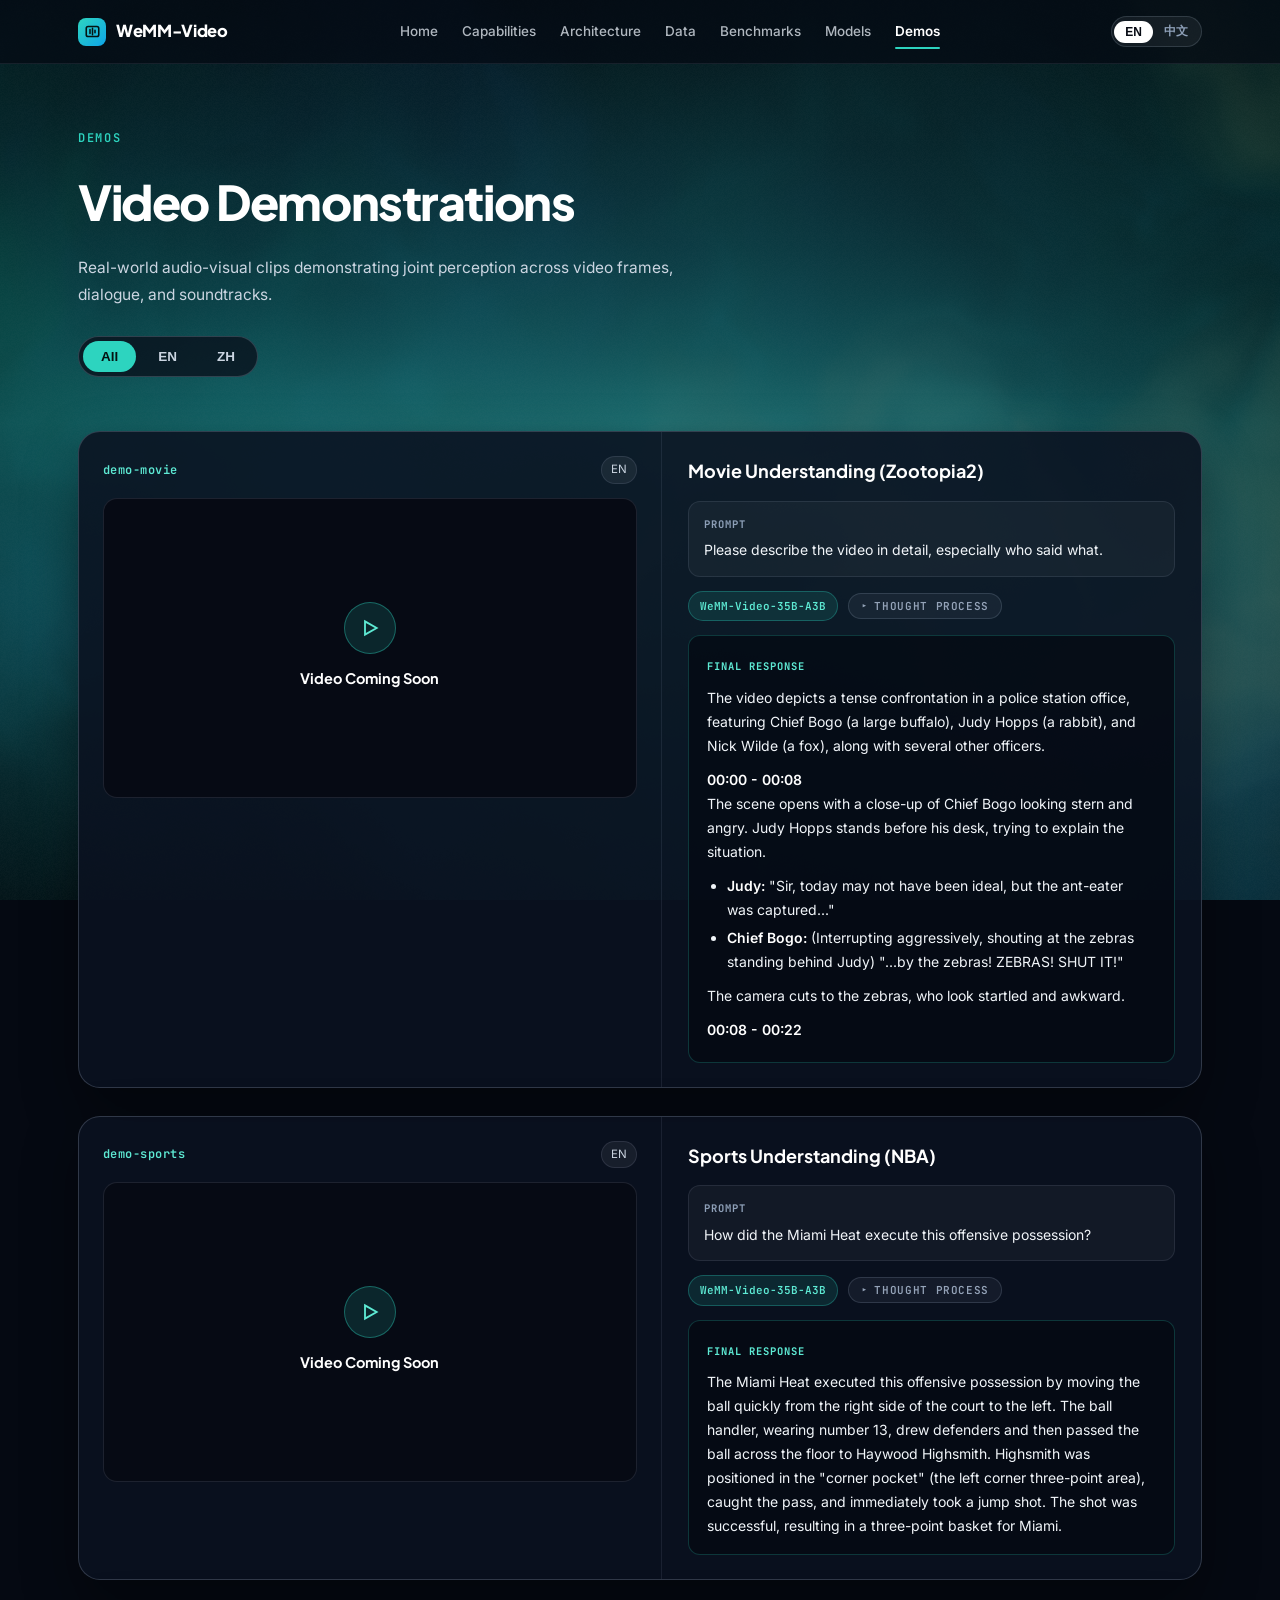
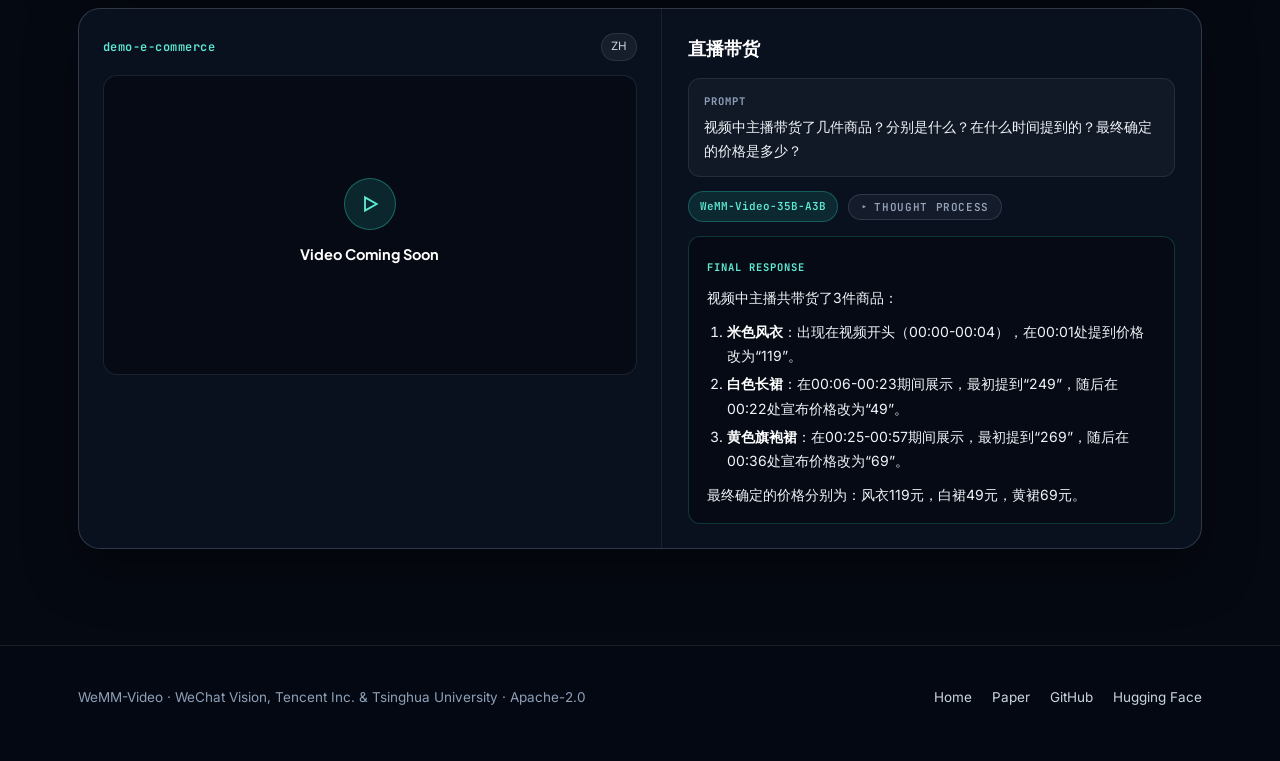
==== demos.html @ 7454991a "chore: add page" ====
<!DOCTYPE html>
<html lang="en">
<head>
  <meta charset="UTF-8" />
  <meta name="viewport" content="width=device-width, initial-scale=1.0" />
  <title>WeMM-Video — Video Demonstrations</title>
  <meta name="description" content="Interactive audio-visual video demonstrations of WeMM-Video." />
  <link rel="preconnect" href="https://fonts.googleapis.com" />
  <link rel="preconnect" href="https://fonts.gstatic.com" crossorigin />
  <link href="https://fonts.googleapis.com/css2?family=Inter:wght@400;500;600;700&family=JetBrains+Mono:wght@400;500;600;700&family=Plus+Jakarta+Sans:wght@600;700;800&display=swap" rel="stylesheet" />
  <link rel="icon" type="image/svg+xml" href="data:image/svg+xml,%3Csvg xmlns='http://www.w3.org/2000/svg' viewBox='0 0 32 32'%3E%3Crect width='32' height='32' rx='8' fill='%232dd4bf'/%3E%3Cpath d='M10 11v10M16 8v16M22 12v8' stroke='%23041311' stroke-width='3' stroke-linecap='round'/%3E%3C/svg%3E" />
  <link rel="stylesheet" href="css/style.css" />
</head>
<body>
  <!-- Same Persistent Full-Page WebGL Living Wave Backdrop -->
  <canvas id="ambient-wave-canvas" data-intensity="0.72" aria-hidden="true"></canvas>

  <div class="page-shell">
    <!-- Navigation -->
    <header class="site-nav scrolled" id="site-nav">
      <div class="nav-inner">
        <a href="index.html" class="nav-brand">
          <span class="nav-brand-mark" aria-hidden="true">
            <svg width="15" height="15" viewBox="0 0 24 24" fill="none" stroke="currentColor" stroke-width="2.5" stroke-linecap="round" stroke-linejoin="round">
              <rect x="2" y="4" width="20" height="16" rx="3"></rect>
              <path d="M8 9v6M12 7v10M16 10v4"></path>
            </svg>
          </span>
          <span>WeMM-Video</span>
        </a>

        <nav class="nav-links" id="nav-links" aria-label="Primary">
          <a href="index.html" data-i18n="nav_home">Home</a>
          <a href="index.html#capabilities" data-i18n="nav_cap">Capabilities</a>
          <a href="index.html#architecture" data-i18n="nav_arch">Architecture</a>
          <a href="index.html#data" data-i18n="nav_data">Data</a>
          <a href="index.html#benchmarks" data-i18n="nav_bench">Benchmarks</a>
          <a href="index.html#models" data-i18n="nav_models">Models</a>
          <a href="demos.html" class="active" data-i18n="nav_demos">Demos</a>
        </nav>

        <div class="nav-actions">
          <div class="lang-switch" role="group" aria-label="Language">
            <button type="button" class="lang-btn active" data-lang="en">EN</button>
            <button type="button" class="lang-btn" data-lang="zh">中文</button>
          </div>
          <button type="button" class="mobile-menu-btn" id="mobile-menu-btn" aria-label="Toggle Menu">
            <svg width="18" height="18" viewBox="0 0 24 24" fill="none" stroke="currentColor" stroke-width="2">
              <line x1="3" y1="7" x2="21" y2="7"></line>
              <line x1="3" y1="12" x2="21" y2="12"></line>
              <line x1="3" y1="17" x2="21" y2="17"></line>
            </svg>
          </button>
        </div>
      </div>
    </header>

    <section class="demos-hero">
      <div class="container">
        <span class="eyebrow" data-i18n="demos_eyebrow">Screening Room</span>
        <h1 data-i18n="demos_title">Video Demonstrations</h1>
        <p data-i18n="demos_desc">
          Curated real-world audio-visual clips illustrating how WeMM-Video jointly perceives visual scenes, spoken dialogue, and soundtracks.
        </p>

        <div class="demo-track-bar">
          <div class="demo-track-switch" id="demo-track-switch" role="tablist">
            <button type="button" class="demo-track-btn active" data-demo-track="all" data-i18n="demo_track_all">All</button>
            <button type="button" class="demo-track-btn" data-demo-track="en" data-i18n="demo_track_en">EN</button>
            <button type="button" class="demo-track-btn" data-demo-track="zh" data-i18n="demo_track_zh">ZH</button>
          </div>
        </div>
      </div>
    </section>

    <main>
      <div class="container">
        <div class="demo-list" id="demo-list"></div>
      </div>
    </main>

    <footer class="site-footer">
      <div class="container footer-inner">
        <div data-i18n="footer_left">WeMM-Video · WeChat Vision, Tencent Inc. & Tsinghua University · Apache-2.0</div>
        <div class="footer-links">
          <a href="index.html" data-i18n="nav_home">Home</a>
          <a href="https://arxiv.org/abs/2611.26409" target="_blank" rel="noopener" data-i18n="cta_paper">Paper</a>
          <a href="https://github.com/Tencent/WeMM-Video" target="_blank" rel="noopener">GitHub</a>
          <a href="https://huggingface.co/collections/tencent/wemm-video" target="_blank" rel="noopener">Hugging Face</a>
        </div>
      </div>
    </footer>
  </div>

  <script src="js/hero-canvas.js"></script>
  <script src="js/markdown.js"></script>
  <script src="js/demos-data.js"></script>
  <script src="js/i18n.js"></script>
  <script src="js/main.js"></script>
</body>
</html>
---- css/style.css ----
/* ==========================================================================
   WeMM-Video — Unified Flowing-Wave Cinema Design System (v4)
   - Single cohesive deep-midnight cinema theme across every section
   - Full-page GPU WebGL flowing wave canvas behind all content
   - Zero-flicker architecture: no backdrop-filter + 3D tilt or blur transitions
   - Studio Exhibition Frames for clean paper figures
   - Complete 5-section, 123-benchmark Interactive Explorer & Full Paper Tables
   ========================================================================== */

:root {
  --bg-base: #050912;
  --surface: rgba(10, 16, 28, 0.76);
  --surface-strong: rgba(11, 18, 32, 0.88);
  --surface-soft: rgba(15, 23, 40, 0.56);
  --border: rgba(148, 163, 184, 0.16);
  --border-strong: rgba(148, 163, 184, 0.28);

  --ink: #f8fafc;
  --ink-secondary: #cbd5e1;
  --ink-muted: #8ea0b8;

  --emerald: #2dd4bf;
  --emerald-deep: #0f766e;
  --emerald-soft: rgba(45, 212, 191, 0.14);
  --cyan: #38bdf8;
  --amber: #fbbf24;

  --font-display: "Plus Jakarta Sans", -apple-system, BlinkMacSystemFont, "PingFang SC", "Hiragino Sans GB", "Microsoft YaHei", sans-serif;
  --font-sans: "Inter", -apple-system, BlinkMacSystemFont, "PingFang SC", "Hiragino Sans GB", "Microsoft YaHei", sans-serif;
  --font-mono: "JetBrains Mono", ui-monospace, SFMono-Regular, Menlo, monospace;

  --max-w: 1180px;
  --radius-sm: 10px;
  --radius-md: 16px;
  --radius-lg: 22px;
  --radius-pill: 999px;
}

*, *::before, *::after {
  box-sizing: border-box;
}

html {
  scroll-behavior: smooth;
  -webkit-font-smoothing: antialiased;
  -moz-osx-font-smoothing: grayscale;
  background: var(--bg-base);
}

body {
  margin: 0;
  font-family: var(--font-sans);
  font-size: 15.5px;
  line-height: 1.72;
  color: var(--ink);
  background: var(--bg-base);
  overflow-x: hidden;
}

img {
  max-width: 100%;
  display: block;
}

a {
  color: var(--emerald);
  text-decoration: none;
  transition: color 0.18s ease;
}

a:hover {
  color: #5eead4;
}

/* ---------- Persistent Full-Page WebGL Wave Background ---------- */
#ambient-wave-canvas {
  position: fixed;
  inset: 0;
  width: 100vw;
  height: 100vh;
  z-index: 0;
  pointer-events: none;
  display: block;
}

.page-shell {
  position: relative;
  z-index: 1;
}

.container {
  width: 100%;
  max-width: var(--max-w);
  margin: 0 auto;
  padding: 0 28px;
}

/* ---------- Instant-Visible Content (Zero Blank-Frame Risk) ---------- */
.reveal {
  opacity: 1;
  transform: none;
}

/* ---------- Navigation (Solid Translucent Obsidian, No Blur Flicker) ---------- */
.site-nav {
  position: fixed;
  top: 0;
  left: 0;
  right: 0;
  z-index: 100;
  height: 64px;
  display: flex;
  align-items: center;
  background: rgba(5, 9, 18, 0.72);
  border-bottom: 1px solid rgba(148, 163, 184, 0.12);
  transition: background 0.25s ease, border-color 0.25s ease;
}

.site-nav.scrolled {
  background: rgba(5, 9, 18, 0.92);
  border-bottom-color: rgba(148, 163, 184, 0.2);
}

.nav-inner {
  width: 100%;
  max-width: var(--max-w);
  margin: 0 auto;
  padding: 0 28px;
  display: flex;
  align-items: center;
  justify-content: space-between;
  gap: 16px;
}

.nav-brand {
  display: inline-flex;
  align-items: center;
  gap: 10px;
  font-family: var(--font-display);
  font-weight: 800;
  font-size: 16.5px;
  letter-spacing: -0.02em;
  color: #ffffff;
}

.nav-brand:hover {
  color: #ffffff;
}

.nav-brand-mark {
  width: 28px;
  height: 28px;
  border-radius: 8px;
  background: linear-gradient(135deg, #2dd4bf 0%, #0ea5e9 100%);
  display: inline-flex;
  align-items: center;
  justify-content: center;
  color: #041311;
}

.nav-links {
  display: flex;
  align-items: center;
  gap: 24px;
}

.nav-links a {
  position: relative;
  font-size: 13.5px;
  font-weight: 500;
  color: rgba(226, 232, 240, 0.78);
  padding: 4px 0;
}

.nav-links a:hover {
  color: #ffffff;
}

.nav-links a.active {
  color: #ffffff;
  font-weight: 600;
}

.nav-links a.active::after {
  content: "";
  position: absolute;
  left: 0;
  right: 0;
  bottom: -2px;
  height: 2px;
  border-radius: 2px;
  background: var(--emerald);
}

.nav-actions {
  display: flex;
  align-items: center;
  gap: 10px;
}

.lang-switch {
  display: inline-flex;
  align-items: center;
  background: rgba(255, 255, 255, 0.06);
  border: 1px solid rgba(148, 163, 184, 0.22);
  border-radius: var(--radius-pill);
  padding: 2px;
}

.lang-btn {
  border: 0;
  background: transparent;
  padding: 4px 11px;
  font-size: 12px;
  font-weight: 600;
  color: var(--ink-muted);
  border-radius: var(--radius-pill);
  cursor: pointer;
  transition: background 0.15s ease, color 0.15s ease;
}

.lang-btn.active {
  background: #ffffff;
  color: #050912;
}

.mobile-menu-btn {
  display: none;
  border: 1px solid var(--border);
  background: rgba(255, 255, 255, 0.06);
  color: #ffffff;
  border-radius: 8px;
  width: 36px;
  height: 36px;
  align-items: center;
  justify-content: center;
  cursor: pointer;
}

/* ---------- Hero Section (Full-Viewport Transparent Over Living Waves) ---------- */
.hero-cinema {
  position: relative;
  min-height: clamp(640px, 88vh, 880px);
  display: flex;
  align-items: center;
  justify-content: center;
  padding: 124px 0 88px;
  text-align: center;
}

.hero-inner {
  max-width: 960px;
  margin: 0 auto;
}

.hero-org {
  display: inline-flex;
  align-items: center;
  gap: 8px;
  font-family: var(--font-mono);
  font-size: 12px;
  font-weight: 500;
  letter-spacing: 0.14em;
  text-transform: uppercase;
  color: rgba(226, 232, 240, 0.86);
  margin-bottom: 18px;
}

.hero-title {
  margin: 0 0 18px;
  font-family: var(--font-display);
  font-size: clamp(50px, 7.6vw, 88px);
  font-weight: 800;
  line-height: 1.02;
  letter-spacing: -0.04em;
  color: #ffffff;
  text-shadow: 0 10px 44px rgba(0, 0, 0, 0.45);
}

.hero-tagline {
  margin: 0 auto 20px;
  max-width: 920px;
  font-family: var(--font-display);
  font-size: clamp(19px, 2.25vw, 26px);
  font-weight: 600;
  line-height: 1.38;
  letter-spacing: -0.015em;
  color: rgba(248, 250, 252, 0.94);
  text-wrap: balance;
}

.hero-sub {
  margin: 0 auto 36px;
  max-width: 740px;
  font-size: 16px;
  line-height: 1.72;
  color: rgba(203, 213, 225, 0.88);
  text-wrap: pretty;
}

.hero-cta-row {
  display: flex;
  flex-wrap: wrap;
  justify-content: center;
  gap: 12px;
}

.btn {
  display: inline-flex;
  align-items: center;
  justify-content: center;
  gap: 8px;
  height: 44px;
  padding: 0 22px;
  border-radius: var(--radius-pill);
  font-size: 14px;
  font-weight: 600;
  transition: background 0.18s ease, border-color 0.18s ease, color 0.18s ease, transform 0.18s ease;
  white-space: nowrap;
  border: 1px solid rgba(255, 255, 255, 0.22);
  background: rgba(5, 9, 18, 0.58);
  color: #ffffff;
  cursor: pointer;
}

.btn:hover {
  background: rgba(255, 255, 255, 0.14);
  border-color: rgba(255, 255, 255, 0.42);
  color: #ffffff;
  transform: translate3d(0, -1px, 0);
}

.btn-solid {
  background: #ffffff;
  border-color: #ffffff;
  color: #050912;
}

.btn-solid:hover {
  background: #e2e8f0;
  border-color: #e2e8f0;
  color: #050912;
}

.btn-emerald {
  background: #2dd4bf;
  border-color: #2dd4bf;
  color: #041311;
  font-weight: 700;
}

.btn-emerald:hover {
  background: #5eead4;
  border-color: #5eead4;
  color: #041311;
}

.scroll-cue {
  position: absolute;
  bottom: 24px;
  left: 50%;
  transform: translateX(-50%);
  display: flex;
  flex-direction: column;
  align-items: center;
  gap: 6px;
  font-family: var(--font-mono);
  font-size: 10.5px;
  letter-spacing: 0.18em;
  text-transform: uppercase;
  color: rgba(255, 255, 255, 0.58);
}

.scroll-cue-bar {
  width: 1px;
  height: 26px;
  background: linear-gradient(180deg, rgba(45, 212, 191, 0.8), transparent);
}

/* ---------- Unified Translucent Sections Over Living Waves ---------- */
.section-band {
  position: relative;
  padding: 96px 0;
  border-top: 1px solid rgba(148, 163, 184, 0.1);
  background: rgba(5, 9, 18, 0.34);
}

.section-band.alt {
  background: rgba(5, 9, 18, 0.50);
}

.editorial-header {
  max-width: 860px;
  margin-bottom: 44px;
}

.editorial-header.center {
  text-align: center;
  margin-left: auto;
  margin-right: auto;
}

.eyebrow {
  display: inline-block;
  font-family: var(--font-mono);
  font-size: 12px;
  font-weight: 600;
  letter-spacing: 0.14em;
  text-transform: uppercase;
  color: var(--emerald);
  margin-bottom: 12px;
}

.section-title {
  margin: 0 0 16px;
  font-family: var(--font-display);
  font-size: clamp(28px, 3.6vw, 42px);
  font-weight: 800;
  line-height: 1.18;
  letter-spacing: -0.03em;
  color: #ffffff;
  text-wrap: balance;
}

.section-desc {
  margin: 0;
  font-size: 16px;
  line-height: 1.75;
  color: var(--ink-secondary);
  text-wrap: pretty;
}

/* ---------- Section 1: Capabilities ---------- */
.story-grid {
  display: grid;
  grid-template-columns: repeat(2, 1fr);
  gap: 20px;
  margin-bottom: 24px;
}

.story-block {
  padding: 28px 30px;
  border-radius: var(--radius-lg);
  background: var(--surface);
  border: 1px solid var(--border);
  box-shadow: 0 18px 46px rgba(0, 0, 0, 0.25);
}

.story-block h3 {
  margin: 0 0 10px;
  font-family: var(--font-display);
  font-size: 18px;
  font-weight: 700;
  color: #ffffff;
  letter-spacing: -0.015em;
}

.story-block p {
  margin: 0;
  font-size: 14.5px;
  line-height: 1.74;
  color: var(--ink-secondary);
}

.cap-grid {
  display: grid;
  grid-template-columns: repeat(4, 1fr);
  gap: 16px;
  margin-bottom: 42px;
}

.cap-item {
  padding: 22px;
  border-radius: var(--radius-md);
  background: var(--surface);
  border: 1px solid var(--border);
  transition: border-color 0.2s ease, transform 0.2s ease, background 0.2s ease;
}

.cap-item:hover {
  border-color: rgba(45, 212, 191, 0.42);
  background: rgba(12, 20, 35, 0.88);
  transform: translate3d(0, -2px, 0);
}

.cap-icon {
  width: 36px;
  height: 36px;
  border-radius: 10px;
  background: var(--emerald-soft);
  color: var(--emerald);
  display: inline-flex;
  align-items: center;
  justify-content: center;
  margin-bottom: 14px;
}

.cap-item h4 {
  margin: 0 0 8px;
  font-family: var(--font-display);
  font-size: 16px;
  font-weight: 700;
  color: #ffffff;
  text-wrap: balance;
}

.cap-item p {
  margin: 0;
  font-size: 13.5px;
  line-height: 1.66;
  color: var(--ink-muted);
}

/* ---------- Studio Exhibition Frames (For Paper Figures on Dark Wave Canvas) ---------- */
.figure-frame {
  position: relative;
  border-radius: var(--radius-lg);
  background: var(--surface-strong);
  border: 1px solid var(--border-strong);
  padding: 18px;
  box-shadow: 0 24px 60px rgba(0, 0, 0, 0.42);
}

.figure-sheet {
  position: relative;
  background: #ffffff;
  border-radius: 14px;
  padding: 18px;
  overflow: hidden;
  cursor: zoom-in;
}

.figure-sheet img {
  margin: 0 auto;
}

.zoom-hint {
  position: absolute;
  right: 14px;
  bottom: 14px;
  padding: 5px 12px;
  border-radius: var(--radius-pill);
  background: rgba(5, 9, 18, 0.86);
  color: #ffffff;
  font-size: 11.5px;
  font-weight: 600;
  pointer-events: none;
  opacity: 0;
  transition: opacity 0.18s ease;
}

.figure-sheet:hover .zoom-hint {
  opacity: 1;
}

.figure-meta {
  margin-top: 14px;
  padding: 0 4px;
  display: flex;
  align-items: center;
  justify-content: space-between;
  flex-wrap: wrap;
  gap: 10px;
  font-size: 13.5px;
  color: var(--ink-muted);
}

/* ---------- Architecture Points ---------- */
.arch-points {
  display: grid;
  grid-template-columns: repeat(3, 1fr);
  gap: 20px;
  margin-top: 28px;
}

.arch-point {
  padding: 22px 24px;
  border-radius: var(--radius-md);
  background: var(--surface);
  border: 1px solid var(--border);
  border-top: 2px solid rgba(45, 212, 191, 0.45);
}

.arch-point h4 {
  margin: 0 0 8px;
  font-family: var(--font-display);
  font-size: 16px;
  font-weight: 700;
  color: #ffffff;
}

.arch-point p {
  margin: 0;
  font-size: 14px;
  line-height: 1.68;
  color: var(--ink-secondary);
}

/* ---------- Data Section (Two Paper Figures Side-by-Side) ---------- */
.data-figures {
  display: grid;
  grid-template-columns: 0.78fr 1.22fr;
  gap: 22px;
  align-items: stretch;
  margin-bottom: 24px;
}

.data-fig-card {
  background: var(--surface-strong);
  border: 1px solid var(--border-strong);
  border-radius: var(--radius-lg);
  padding: 18px;
  display: flex;
  flex-direction: column;
  justify-content: space-between;
  box-shadow: 0 22px 54px rgba(0, 0, 0, 0.36);
}

.data-fig-card .figure-sheet {
  flex: 1;
  display: flex;
  align-items: center;
  justify-content: center;
  padding: 22px;
}

.data-fig-card .figure-sheet img {
  max-height: 410px;
  width: auto;
  max-width: 100%;
  object-fit: contain;
}

.data-notes {
  display: grid;
  grid-template-columns: repeat(3, 1fr);
  gap: 18px;
}

.data-note-item {
  padding: 22px 24px;
  border-radius: var(--radius-md);
  background: var(--surface);
  border: 1px solid var(--border);
}

.data-note-item h4 {
  margin: 0 0 8px;
  font-family: var(--font-display);
  font-size: 15.5px;
  font-weight: 700;
  color: #ffffff;
  text-wrap: balance;
}

.data-note-item p {
  margin: 0;
  font-size: 13.5px;
  line-height: 1.68;
  color: var(--ink-muted);
}

/* ==========================================================================
   Section 4: Complete Paper Evaluation Explorer (5 Sections · 123 Benchmarks)
   ========================================================================== */
.arena-shell {
  border-radius: var(--radius-lg);
  background: var(--surface-strong);
  border: 1px solid var(--border-strong);
  padding: 28px;
  box-shadow: 0 26px 70px rgba(0, 0, 0, 0.45);
}

/* Top bar: 5 Paper Sections + View Switch */
.arena-top-bar {
  display: flex;
  align-items: center;
  justify-content: space-between;
  flex-wrap: wrap;
  gap: 14px;
  padding-bottom: 20px;
  border-bottom: 1px solid rgba(148, 163, 184, 0.14);
  margin-bottom: 20px;
}

.section-tabs {
  display: flex;
  flex-wrap: wrap;
  gap: 8px;
}

.section-tab {
  display: inline-flex;
  align-items: center;
  gap: 7px;
  border: 1px solid rgba(148, 163, 184, 0.22);
  background: rgba(255, 255, 255, 0.04);
  color: var(--ink-secondary);
  padding: 8px 16px;
  border-radius: var(--radius-pill);
  font-size: 13.5px;
  font-weight: 600;
  cursor: pointer;
  transition: background 0.16s ease, color 0.16s ease, border-color 0.16s ease;
}

.section-tab:hover {
  background: rgba(255, 255, 255, 0.1);
  color: #ffffff;
}

.section-tab.active {
  background: #2dd4bf;
  border-color: #2dd4bf;
  color: #041311;
}

.tab-count {
  font-family: var(--font-mono);
  font-size: 11px;
  padding: 1px 6px;
  border-radius: var(--radius-pill);
  background: rgba(255, 255, 255, 0.1);
  color: inherit;
}

.section-tab.active .tab-count {
  background: rgba(4, 19, 17, 0.18);
}

.view-mode-switch {
  display: inline-flex;
  padding: 3px;
  border-radius: var(--radius-pill);
  background: rgba(255, 255, 255, 0.05);
  border: 1px solid rgba(148, 163, 184, 0.2);
}

.view-mode-btn {
  border: 0;
  background: transparent;
  color: var(--ink-muted);
  padding: 6px 14px;
  border-radius: var(--radius-pill);
  font-size: 12.5px;
  font-weight: 600;
  cursor: pointer;
  transition: background 0.15s ease, color 0.15s ease;
}

.view-mode-btn.active {
  background: #ffffff;
  color: #050912;
}

.arena-summary-row {
  display: flex;
  align-items: center;
  justify-content: flex-start;
  flex-wrap: wrap;
  gap: 12px;
  margin-bottom: 14px;
}

.arena-section-desc {
  margin: 0;
  font-size: 14px;
  line-height: 1.68;
  color: var(--ink-secondary);
  max-width: 740px;
}

/* Scale Filter (All / Flagship / Compact) */
.scale-filter-bar {
  display: inline-flex;
  flex-wrap: wrap;
  gap: 4px;
  padding: 3px;
  border-radius: var(--radius-pill);
  background: rgba(255, 255, 255, 0.04);
  border: 1px solid rgba(148, 163, 184, 0.16);
}

.scale-btn {
  border: 0;
  background: transparent;
  color: var(--ink-muted);
  padding: 5px 12px;
  border-radius: var(--radius-pill);
  font-size: 12px;
  font-weight: 600;
  cursor: pointer;
}

.scale-btn.active {
  background: rgba(45, 212, 191, 0.2);
  color: #5eead4;
}

/* Dimension Pills (Level 2) */
.dimension-pills {
  display: flex;
  flex-wrap: wrap;
  gap: 7px;
  margin-bottom: 14px;
}

.dim-pill {
  border: 1px solid rgba(148, 163, 184, 0.18);
  background: rgba(255, 255, 255, 0.03);
  color: var(--ink-secondary);
  padding: 5px 11px;
  border-radius: var(--radius-pill);
  font-size: 12px;
  font-weight: 600;
  cursor: pointer;
  transition: background 0.15s ease, border-color 0.15s ease, color 0.15s ease;
}

.dim-pill:hover {
  background: rgba(255, 255, 255, 0.09);
  color: #ffffff;
}

.dim-pill.active {
  background: rgba(56, 189, 248, 0.16);
  border-color: rgba(56, 189, 248, 0.55);
  color: #7dd3fc;
}

/* Benchmark Chips (Level 3) */
.bench-chips {
  display: flex;
  flex-wrap: wrap;
  gap: 7px;
  margin-bottom: 22px;
  padding: 14px;
  border-radius: 14px;
  background: rgba(5, 9, 18, 0.52);
  border: 1px solid rgba(148, 163, 184, 0.12);
}

.bench-chip {
  border: 1px solid rgba(148, 163, 184, 0.18);
  background: rgba(255, 255, 255, 0.03);
  color: var(--ink-muted);
  padding: 5px 11px;
  border-radius: 8px;
  font-family: var(--font-mono);
  font-size: 11.5px;
  font-weight: 500;
  cursor: pointer;
  transition: background 0.14s ease, color 0.14s ease, border-color 0.14s ease;
}

.bench-chip:hover {
  color: #ffffff;
  border-color: rgba(148, 163, 184, 0.42);
}

.bench-chip.active {
  background: rgba(45, 212, 191, 0.16);
  border-color: #2dd4bf;
  color: #5eead4;
}

.bench-chip.is-avg {
  border-color: rgba(45, 212, 191, 0.35);
  color: #99f6e4;
}

.bench-chip.is-avg.active {
  background: #2dd4bf;
  color: #041311;
  font-weight: 700;
}

/* Legend & Metric Note Bar */
.arena-meta-bar {
  display: flex;
  align-items: center;
  justify-content: space-between;
  flex-wrap: wrap;
  gap: 12px;
  margin-bottom: 18px;
}

.arena-legend {
  display: flex;
  flex-wrap: wrap;
  gap: 16px;
  font-size: 12px;
  color: var(--ink-muted);
}

.legend-item {
  display: inline-flex;
  align-items: center;
  gap: 7px;
}

.legend-dot {
  width: 9px;
  height: 9px;
  border-radius: 50%;
}

.legend-dot.ours { background: #2dd4bf; }
.legend-dot.closed { background: #94a3b8; }
.legend-dot.open { background: #3b82f6; }

.metric-badge {
  display: inline-flex;
  align-items: center;
  gap: 6px;
  padding: 4px 11px;
  border-radius: var(--radius-pill);
  font-family: var(--font-mono);
  font-size: 11.5px;
  background: rgba(251, 191, 36, 0.12);
  border: 1px solid rgba(251, 191, 36, 0.32);
  color: #fde68a;
}

/* Ranked Comparison Bars */
.arena-bars {
  display: flex;
  flex-direction: column;
  gap: 11px;
}

.bar-row {
  display: grid;
  grid-template-columns: 30px 268px 1fr 94px;
  align-items: center;
  gap: 12px;
}

.bar-rank {
  font-family: var(--font-mono);
  font-size: 12px;
  font-weight: 600;
  color: var(--ink-muted);
  text-align: center;
}

.bar-rank.top1 {
  color: #fde68a;
}

.bar-model {
  display: flex;
  align-items: center;
  justify-content: space-between;
  gap: 8px;
  font-size: 13px;
  font-weight: 500;
  color: #cbd5e1;
  white-space: nowrap;
  overflow: hidden;
}

.bar-model-name {
  overflow: hidden;
  text-overflow: ellipsis;
}

.bar-model.ours {
  color: #ffffff;
  font-weight: 700;
}

.model-tag {
  flex-shrink: 0;
  font-family: var(--font-mono);
  font-size: 9.5px;
  font-weight: 700;
  letter-spacing: 0.04em;
  text-transform: uppercase;
  padding: 2px 6px;
  border-radius: 5px;
}

.tag-ours {
  background: rgba(45, 212, 191, 0.18);
  color: #5eead4;
}

.tag-closed {
  background: rgba(148, 163, 184, 0.16);
  color: #cbd5e1;
}

.tag-open {
  background: rgba(59, 130, 246, 0.18);
  color: #93c5fd;
}

.bar-track {
  position: relative;
  height: 26px;
  border-radius: 7px;
  background: rgba(255, 255, 255, 0.05);
  overflow: hidden;
}

.bar-fill {
  height: 100%;
  border-radius: 7px;
  transition: width 0.42s cubic-bezier(0.22, 1, 0.36, 1);
  display: flex;
  align-items: center;
  justify-content: flex-end;
  padding-right: 10px;
  font-family: var(--font-mono);
  font-size: 10.5px;
  color: rgba(4, 19, 17, 0.85);
  font-weight: 700;
}

.bar-fill.ours {
  background: linear-gradient(90deg, #0d9488 0%, #2dd4bf 100%);
  box-shadow: 0 0 22px rgba(45, 212, 191, 0.32);
}

.bar-fill.ours-sub {
  background: linear-gradient(90deg, #115e59 0%, #14b8a6 100%);
}

.bar-fill.closed {
  background: linear-gradient(90deg, #475569 0%, #94a3b8 100%);
  color: #0f172a;
}

.bar-fill.open {
  background: linear-gradient(90deg, #1d4ed8 0%, #60a5fa 100%);
  color: #081226;
}

.bar-score {
  font-family: var(--font-mono);
  font-size: 13.5px;
  font-weight: 700;
  text-align: right;
  color: #cbd5e1;
  white-space: nowrap;
}

.bar-score.ours {
  color: #5eead4;
}

.bar-subval {
  display: block;
  font-size: 10px;
  font-weight: 500;
  color: var(--ink-muted);
}

/* ---------- Full Paper Table Mode ---------- */
.paper-table-controls {
  display: flex;
  align-items: center;
  justify-content: space-between;
  flex-wrap: wrap;
  gap: 12px;
  margin-bottom: 16px;
}

.table-group-tabs {
  display: flex;
  flex-wrap: wrap;
  gap: 8px;
}

.table-group-btn {
  border: 1px solid rgba(148, 163, 184, 0.22);
  background: rgba(255, 255, 255, 0.04);
  color: var(--ink-secondary);
  padding: 6px 14px;
  border-radius: var(--radius-pill);
  font-size: 12.5px;
  font-weight: 600;
  cursor: pointer;
}

.table-group-btn.active {
  background: rgba(45, 212, 191, 0.18);
  border-color: #2dd4bf;
  color: #5eead4;
}

.table-search-input {
  height: 36px;
  min-width: 220px;
  padding: 0 14px;
  border-radius: var(--radius-pill);
  border: 1px solid rgba(148, 163, 184, 0.22);
  background: rgba(5, 9, 18, 0.65);
  color: #ffffff;
  font-size: 13px;
  outline: none;
}

.table-search-input:focus {
  border-color: #2dd4bf;
}

.paper-table-wrap {
  overflow-x: auto;
  border-radius: 14px;
  border: 1px solid rgba(148, 163, 184, 0.16);
  background: rgba(5, 9, 18, 0.68);
}

.paper-table {
  width: 100%;
  border-collapse: collapse;
  font-size: 13px;
  min-width: 760px;
}

.paper-table th,
.paper-table td {
  padding: 10px 13px;
  text-align: center;
  border-bottom: 1px solid rgba(148, 163, 184, 0.1);
  white-space: nowrap;
}

.paper-table th {
  font-family: var(--font-display);
  font-size: 12px;
  font-weight: 700;
  color: #e2e8f0;
  background: rgba(15, 23, 42, 0.92);
  border-bottom: 1px solid rgba(148, 163, 184, 0.22);
}

.paper-table th.col-bench,
.paper-table td.col-bench {
  text-align: left;
  position: sticky;
  left: 0;
  z-index: 2;
  background: rgba(9, 14, 24, 0.96);
  font-weight: 500;
  color: #f1f5f9;
  border-right: 1px solid rgba(148, 163, 184, 0.14);
}

.paper-table th.col-bench {
  background: rgba(15, 23, 42, 0.98);
  z-index: 3;
}

.paper-table th.col-ours {
  color: #5eead4;
  background: rgba(13, 148, 136, 0.16);
}

.paper-table td.col-ours {
  background: rgba(45, 212, 191, 0.045);
}

.paper-table th.col-ref,
.paper-table td.col-ref {
  color: #94a3b8;
  background: rgba(148, 163, 184, 0.06);
}

.paper-table tr.dim-divider td {
  text-align: left;
  font-family: var(--font-mono);
  font-size: 11.5px;
  font-weight: 700;
  letter-spacing: 0.06em;
  text-transform: uppercase;
  color: #7dd3fc;
  background: rgba(56, 189, 248, 0.08);
  padding: 8px 14px;
}

.paper-table tbody tr:hover:not(.dim-divider) td {
  background: rgba(255, 255, 255, 0.04);
}

.paper-table tbody tr:hover:not(.dim-divider) td.col-bench {
  background: rgba(18, 28, 46, 0.98);
}

.paper-table td.cell-best {
  font-weight: 800;
  color: #5eead4;
}

.paper-table td.cell-best-nonours {
  font-weight: 700;
  color: #ffffff;
  text-decoration: underline;
  text-decoration-color: rgba(148, 163, 184, 0.55);
  text-underline-offset: 3px;
}

.paper-table-footnotes {
  margin-top: 14px;
  font-size: 12.5px;
  line-height: 1.65;
  color: var(--ink-muted);
}

/* Overview Figures Block (Above Explorer, Both Stacked Full-Width) */
.glance-block {
  margin-bottom: 56px;
}

.subblock-header {
  display: flex;
  align-items: baseline;
  justify-content: space-between;
  flex-wrap: wrap;
  gap: 10px 20px;
  margin-bottom: 20px;
}

.subblock-header h3 {
  margin: 0;
  font-family: var(--font-display);
  font-size: 22px;
  font-weight: 700;
  letter-spacing: -0.02em;
  color: #ffffff;
}

.subblock-header p {
  margin: 0;
  font-size: 14px;
  color: var(--ink-muted);
}

.glance-stack {
  display: flex;
  flex-direction: column;
  gap: 24px;
}

.figure-label-tag {
  display: inline-flex;
  align-items: center;
  gap: 7px;
  margin-bottom: 12px;
  font-family: var(--font-mono);
  font-size: 11.5px;
  font-weight: 600;
  letter-spacing: 0.08em;
  text-transform: uppercase;
  color: var(--emerald);
}

/* ---------- Models Table ---------- */
.models-table-wrap {
  overflow-x: auto;
  border-radius: var(--radius-lg);
  border: 1px solid var(--border-strong);
  background: var(--surface-strong);
  box-shadow: 0 22px 54px rgba(0, 0, 0, 0.36);
}

.models-table {
  width: 100%;
  border-collapse: collapse;
  font-size: 14px;
  min-width: 860px;
}

.models-table th,
.models-table td {
  padding: 16px 18px;
  text-align: left;
  border-bottom: 1px solid rgba(148, 163, 184, 0.12);
  vertical-align: middle;
}

.models-table th {
  font-family: var(--font-mono);
  font-size: 11.5px;
  font-weight: 600;
  letter-spacing: 0.08em;
  text-transform: uppercase;
  color: var(--ink-muted);
  background: rgba(15, 23, 42, 0.72);
  white-space: nowrap;
}

.models-table td:nth-child(1),
.models-table td:nth-child(2),
.models-table td:nth-child(3),
.models-table td:nth-child(5) {
  white-space: nowrap;
}

.models-table tbody tr:last-child td {
  border-bottom: 0;
}

.models-table tbody tr:hover {
  background: rgba(255, 255, 255, 0.03);
}

.model-name-cell {
  font-family: var(--font-display);
  font-weight: 700;
  color: #ffffff;
}

.badge-flagship {
  display: inline-block;
  margin-left: 8px;
  padding: 2px 8px;
  border-radius: var(--radius-pill);
  background: var(--emerald-soft);
  border: 1px solid rgba(45, 212, 191, 0.35);
  color: #5eead4;
  font-family: var(--font-mono);
  font-size: 10.5px;
  font-weight: 700;
  vertical-align: middle;
}

.hf-btn {
  display: inline-flex;
  align-items: center;
  gap: 6px;
  padding: 6px 14px;
  border-radius: var(--radius-pill);
  background: rgba(255, 255, 255, 0.08);
  border: 1px solid rgba(148, 163, 184, 0.24);
  color: #ffffff;
  font-size: 12.5px;
  font-weight: 600;
  white-space: nowrap;
}

.hf-btn:hover {
  background: #2dd4bf;
  border-color: #2dd4bf;
  color: #041311;
}

/* ---------- Demo Portal Banner ---------- */
.demo-portal {
  position: relative;
  overflow: hidden;
  border-radius: 26px;
  padding: 68px 40px;
  text-align: center;
  background: linear-gradient(135deg, rgba(13, 148, 136, 0.16) 0%, rgba(10, 16, 28, 0.84) 55%, rgba(14, 165, 233, 0.16) 100%);
  border: 1px solid rgba(45, 212, 191, 0.32);
  box-shadow: 0 28px 80px rgba(0, 0, 0, 0.45);
}

.demo-portal h2 {
  margin: 0 0 12px;
  font-family: var(--font-display);
  font-size: clamp(28px, 3.6vw, 40px);
  font-weight: 800;
  color: #ffffff;
  letter-spacing: -0.03em;
}

.demo-portal p {
  margin: 0 auto 28px;
  max-width: 580px;
  font-size: 15.5px;
  color: var(--ink-secondary);
}

/* ---------- BibTeX & Footer ---------- */
.bibtex-box {
  position: relative;
  border-radius: var(--radius-md);
  background: var(--surface-strong);
  border: 1px solid var(--border-strong);
  padding: 24px 26px;
  overflow-x: auto;
}

.bibtex-box pre {
  margin: 0;
  padding-right: 112px;
  font-family: var(--font-mono);
  font-size: 13px;
  line-height: 1.72;
  color: #e2e8f0;
  white-space: pre-wrap;
  word-break: break-word;
}

.copy-btn {
  position: absolute;
  top: 14px;
  right: 14px;
  border: 1px solid rgba(148, 163, 184, 0.25);
  background: rgba(255, 255, 255, 0.08);
  color: #f8fafc;
  padding: 6px 14px;
  border-radius: 8px;
  font-size: 12px;
  font-weight: 600;
  cursor: pointer;
}

.copy-btn:hover {
  background: rgba(255, 255, 255, 0.18);
}

.site-footer {
  padding: 40px 0 52px;
  background: rgba(5, 9, 18, 0.72);
  border-top: 1px solid rgba(148, 163, 184, 0.14);
  font-size: 13.5px;
  color: var(--ink-muted);
}

.footer-inner {
  display: flex;
  flex-wrap: wrap;
  align-items: center;
  justify-content: space-between;
  gap: 16px;
}

.footer-links {
  display: flex;
  gap: 20px;
}

.footer-links a {
  color: var(--ink-secondary);
}

.footer-links a:hover {
  color: #5eead4;
}

/* ---------- Lightbox ---------- */
.lightbox {
  position: fixed;
  inset: 0;
  z-index: 300;
  background: rgba(3, 6, 12, 0.94);
  display: none;
  align-items: center;
  justify-content: center;
  padding: 24px;
}

.lightbox.open {
  display: flex;
}

.lightbox img {
  max-width: 94vw;
  max-height: 88vh;
  border-radius: 14px;
  background: #ffffff;
  padding: 12px;
}

.lightbox-close {
  position: absolute;
  top: 20px;
  right: 24px;
  width: 42px;
  height: 42px;
  border-radius: 50%;
  border: 1px solid rgba(255, 255, 255, 0.22);
  background: rgba(255, 255, 255, 0.1);
  color: #ffffff;
  font-size: 22px;
  cursor: pointer;
}

/* ==========================================================================
   Demos Page (demos.html) — Unified Living Wave Screening Room
   ========================================================================== */
.demos-hero {
  padding: 124px 0 42px;
}

.demos-hero h1 {
  margin: 0 0 12px;
  font-family: var(--font-display);
  font-size: clamp(32px, 4.4vw, 48px);
  font-weight: 800;
  color: #ffffff;
  letter-spacing: -0.03em;
}

.demos-hero p {
  margin: 0 0 28px;
  max-width: 660px;
  color: var(--ink-secondary);
}

.demo-track-bar {
  display: flex;
  align-items: center;
  justify-content: space-between;
  flex-wrap: wrap;
  gap: 14px;
}

.demo-track-switch {
  display: inline-flex;
  padding: 4px;
  border-radius: var(--radius-pill);
  background: rgba(10, 16, 28, 0.78);
  border: 1px solid var(--border-strong);
  gap: 4px;
}

.demo-track-btn {
  display: inline-flex;
  align-items: center;
  gap: 8px;
  border: 0;
  background: transparent;
  color: var(--ink-secondary);
  padding: 8px 18px;
  border-radius: var(--radius-pill);
  font-size: 13.5px;
  font-weight: 600;
  cursor: pointer;
  transition: background 0.16s ease, color 0.16s ease;
}

.demo-track-btn:hover {
  color: #ffffff;
  background: rgba(255, 255, 255, 0.06);
}

.demo-track-btn.active {
  background: #2dd4bf;
  color: #041311;
}

.demo-track-count {
  font-family: var(--font-mono);
  font-size: 11px;
  padding: 1px 7px;
  border-radius: var(--radius-pill);
  background: rgba(255, 255, 255, 0.12);
  color: inherit;
}

.demo-track-btn.active .demo-track-count {
  background: rgba(4, 19, 17, 0.18);
}

.demo-track-hint {
  font-size: 13px;
  color: var(--ink-muted);
}

.demo-list {
  display: flex;
  flex-direction: column;
  gap: 28px;
  padding: 12px 0 96px;
}

.demo-card {
  border-radius: var(--radius-lg);
  background: var(--surface-strong);
  border: 1px solid var(--border-strong);
  overflow: hidden;
  display: grid;
  grid-template-columns: 1.08fr 1fr;
  box-shadow: 0 22px 54px rgba(0, 0, 0, 0.38);
}

.demo-video-col {
  padding: 24px;
  border-right: 1px solid rgba(148, 163, 184, 0.12);
  display: flex;
  flex-direction: column;
  gap: 14px;
}

.demo-card-top {
  display: flex;
  align-items: center;
  justify-content: space-between;
  gap: 10px;
  flex-wrap: wrap;
}

.demo-index {
  font-family: var(--font-mono);
  font-size: 12px;
  font-weight: 600;
  letter-spacing: 0.04em;
  color: #5eead4;
}

.demo-tags {
  display: flex;
  flex-wrap: wrap;
  gap: 6px;
}

.demo-tag {
  font-size: 11.5px;
  padding: 3px 9px;
  border-radius: var(--radius-pill);
  background: rgba(255, 255, 255, 0.06);
  border: 1px solid rgba(148, 163, 184, 0.16);
  color: #cbd5e1;
}

.demo-tag.audio {
  background: rgba(251, 191, 36, 0.12);
  border-color: rgba(251, 191, 36, 0.28);
  color: #fde68a;
}

.demo-player-frame {
  position: relative;
  aspect-ratio: 16 / 9;
  border-radius: 14px;
  overflow: hidden;
  background: #060a14;
  border: 1px solid rgba(148, 163, 184, 0.16);
  display: flex;
  align-items: center;
  justify-content: center;
}

.demo-player-frame video {
  width: 100%;
  height: 100%;
  object-fit: contain;
  background: #000000;
}

.demo-placeholder {
  text-align: center;
  padding: 24px;
}

.demo-play-icon {
  width: 52px;
  height: 52px;
  border-radius: 50%;
  margin: 0 auto 12px;
  background: rgba(45, 212, 191, 0.14);
  border: 1px solid rgba(45, 212, 191, 0.38);
  color: #5eead4;
  display: flex;
  align-items: center;
  justify-content: center;
}

.demo-placeholder-title {
  font-family: var(--font-display);
  font-size: 14.5px;
  font-weight: 700;
  color: #ffffff;
  margin-bottom: 4px;
}

.demo-placeholder-sub {
  font-size: 12px;
  color: var(--ink-muted);
}

.demo-video-meta {
  display: flex;
  justify-content: space-between;
  font-family: var(--font-mono);
  font-size: 11px;
  color: var(--ink-muted);
}

.demo-io-col {
  padding: 24px 26px;
  display: flex;
  flex-direction: column;
  gap: 14px;
}

.demo-title {
  margin: 0;
  font-family: var(--font-display);
  font-size: 18px;
  font-weight: 700;
  color: #ffffff;
}

.demo-prompt-box {
  padding: 13px 15px;
  border-radius: 12px;
  background: rgba(255, 255, 255, 0.04);
  border: 1px solid rgba(148, 163, 184, 0.14);
}

.demo-label {
  font-family: var(--font-mono);
  font-size: 10.5px;
  font-weight: 700;
  letter-spacing: 0.1em;
  text-transform: uppercase;
  color: var(--ink-muted);
  margin-bottom: 5px;
}

.demo-prompt-text {
  font-size: 13.5px;
  color: #f1f5f9;
}

.demo-mode-bar {
  display: flex;
  align-items: center;
  justify-content: flex-start;
  flex-wrap: wrap;
  gap: 10px;
}

.demo-model-badge {
  font-family: var(--font-mono);
  font-size: 11px;
  font-weight: 600;
  color: #5eead4;
  background: rgba(45, 212, 191, 0.12);
  border: 1px solid rgba(45, 212, 191, 0.3);
  padding: 5px 11px;
  border-radius: var(--radius-pill);
}

/* Inline Thought Process Toggle Pill + Scrollable Muted Panel */
.demo-thinking-toggle {
  display: inline-flex;
  align-items: center;
  gap: 6px;
  cursor: pointer;
  font-family: var(--font-mono);
  font-size: 11px;
  font-weight: 600;
  letter-spacing: 0.06em;
  text-transform: uppercase;
  color: #94a3b8;
  background: rgba(148, 163, 184, 0.08);
  border: 1px solid rgba(148, 163, 184, 0.22);
  padding: 5px 12px;
  border-radius: var(--radius-pill);
  transition: background 0.16s ease, color 0.16s ease, border-color 0.16s ease;
}

.demo-thinking-toggle:hover,
.demo-thinking-toggle.open {
  color: #e2e8f0;
  background: rgba(148, 163, 184, 0.16);
  border-color: rgba(148, 163, 184, 0.38);
}

.demo-thinking-chevron {
  display: inline-block;
  transition: transform 0.18s ease;
  font-size: 11px;
}

.demo-thinking-toggle.open .demo-thinking-chevron {
  transform: rotate(90deg);
}

.demo-thinking-box {
  padding: 14px 14px 14px 16px;
  border-radius: 12px;
  background: rgba(148, 163, 184, 0.06);
  border: 1px solid rgba(148, 163, 184, 0.14);
  border-left: 2.5px solid rgba(148, 163, 184, 0.42);
  color: #94a3b8;
}

.demo-thinking-content {
  font-size: 13px;
  line-height: 1.68;
  color: #94a3b8;
}

.demo-answer-box {
  padding: 16px 14px 16px 18px;
  border-radius: 12px;
  background: rgba(5, 9, 18, 0.72);
  border: 1px solid rgba(45, 212, 191, 0.22);
  color: #f1f5f9;
}

.demo-answer-label {
  display: inline-flex;
  align-items: center;
  gap: 6px;
  font-family: var(--font-mono);
  font-size: 10.5px;
  font-weight: 700;
  letter-spacing: 0.1em;
  text-transform: uppercase;
  color: #5eead4;
  margin-bottom: 10px;
}

/* Compact Scrollable Panes for Both Thinking & Final Response */
.demo-scroll-pane {
  max-height: 360px;
  overflow-y: auto;
  overscroll-behavior: contain;
  padding-right: 8px;
  scrollbar-width: thin;
  scrollbar-color: rgba(148, 163, 184, 0.34) transparent;
}

.demo-scroll-pane::-webkit-scrollbar {
  width: 6px;
}

.demo-scroll-pane::-webkit-scrollbar-track {
  background: transparent;
}

.demo-scroll-pane::-webkit-scrollbar-thumb {
  background: rgba(148, 163, 184, 0.28);
  border-radius: 999px;
}

.demo-scroll-pane::-webkit-scrollbar-thumb:hover {
  background: rgba(148, 163, 184, 0.48);
}

/* Rich Markdown Typography inside Prompt, Thinking, and Answer */
.md-body {
  font-size: 14px;
  line-height: 1.72;
}

.demo-thinking-content.md-body {
  font-size: 13px;
  color: #94a3b8;
}

.md-body > :first-child {
  margin-top: 0;
}

.md-body > :last-child {
  margin-bottom: 0;
}

.md-body p {
  margin: 0 0 10px;
}

.md-body strong {
  color: #ffffff;
  font-weight: 600;
}

.demo-thinking-content.md-body strong {
  color: #cbd5e1;
}

.md-body ul,
.md-body ol {
  margin: 6px 0 10px;
  padding-left: 20px;
}

.md-body ul.md-sublist {
  margin: 4px 0 10px 16px;
}

.md-body li {
  margin: 4px 0;
}

.md-body blockquote {
  margin: 8px 0;
  padding: 6px 12px;
  border-left: 2px solid rgba(45, 212, 191, 0.5);
  background: rgba(255, 255, 255, 0.03);
  color: #cbd5e1;
}

.md-body code {
  font-family: var(--font-mono);
  font-size: 12.5px;
  padding: 1px 6px;
  border-radius: 5px;
  background: rgba(255, 255, 255, 0.08);
  color: #7dd3fc;
}

.demo-thinking-content.md-body code {
  color: #cbd5e1;
}

.md-code-block {
  margin: 10px 0;
  padding: 12px 14px;
  border-radius: 10px;
  background: rgba(3, 6, 12, 0.9);
  border: 1px solid rgba(148, 163, 184, 0.16);
  overflow-x: auto;
}

.md-code-block code {
  padding: 0;
  background: transparent;
  color: #e2e8f0;
  font-size: 12.5px;
}

.md-heading {
  margin: 12px 0 6px;
  font-family: var(--font-display);
  font-size: 14.5px;
  font-weight: 700;
  color: #ffffff;
}

.md-table-wrap {
  overflow-x: auto;
  margin: 10px 0;
}

.md-table {
  width: 100%;
  border-collapse: collapse;
  font-size: 12.5px;
}

.md-table th,
.md-table td {
  padding: 6px 10px;
  border: 1px solid rgba(148, 163, 184, 0.2);
  text-align: left;
}

.md-table th {
  background: rgba(255, 255, 255, 0.06);
  color: #ffffff;
}

.md-body hr {
  border: 0;
  border-top: 1px solid rgba(148, 163, 184, 0.18);
  margin: 12px 0;
}

/* ---------- Responsive ---------- */
@media (max-width: 1024px) {
  .cap-grid { grid-template-columns: repeat(2, 1fr); }
  .data-figures { grid-template-columns: 1fr; }
  .demo-card { grid-template-columns: 1fr; }
  .demo-video-col { border-right: 0; border-bottom: 1px solid rgba(148, 163, 184, 0.12); }
}

@media (max-width: 820px) {
  .story-grid, .arch-points, .data-notes { grid-template-columns: 1fr; }
  .bar-row { grid-template-columns: 24px 190px 1fr 72px; gap: 8px; }

  .nav-links {
    position: fixed;
    top: 64px;
    left: 0;
    right: 0;
    background: rgba(5, 9, 18, 0.97);
    border-bottom: 1px solid rgba(148, 163, 184, 0.16);
    flex-direction: column;
    align-items: flex-start;
    padding: 16px 24px 20px;
    gap: 14px;
    display: none;
  }
  .nav-links.open { display: flex; }
  .mobile-menu-btn { display: inline-flex; }
}

@media (max-width: 560px) {
  .container { padding: 0 18px; }
  .section-band { padding: 68px 0; }
  .cap-grid { grid-template-columns: 1fr; }
  .arena-shell { padding: 18px; }
  .bar-row { grid-template-columns: 1fr 64px; gap: 6px; }
  .bar-rank { display: none; }
  .bar-model { grid-column: 1 / -1; }
}
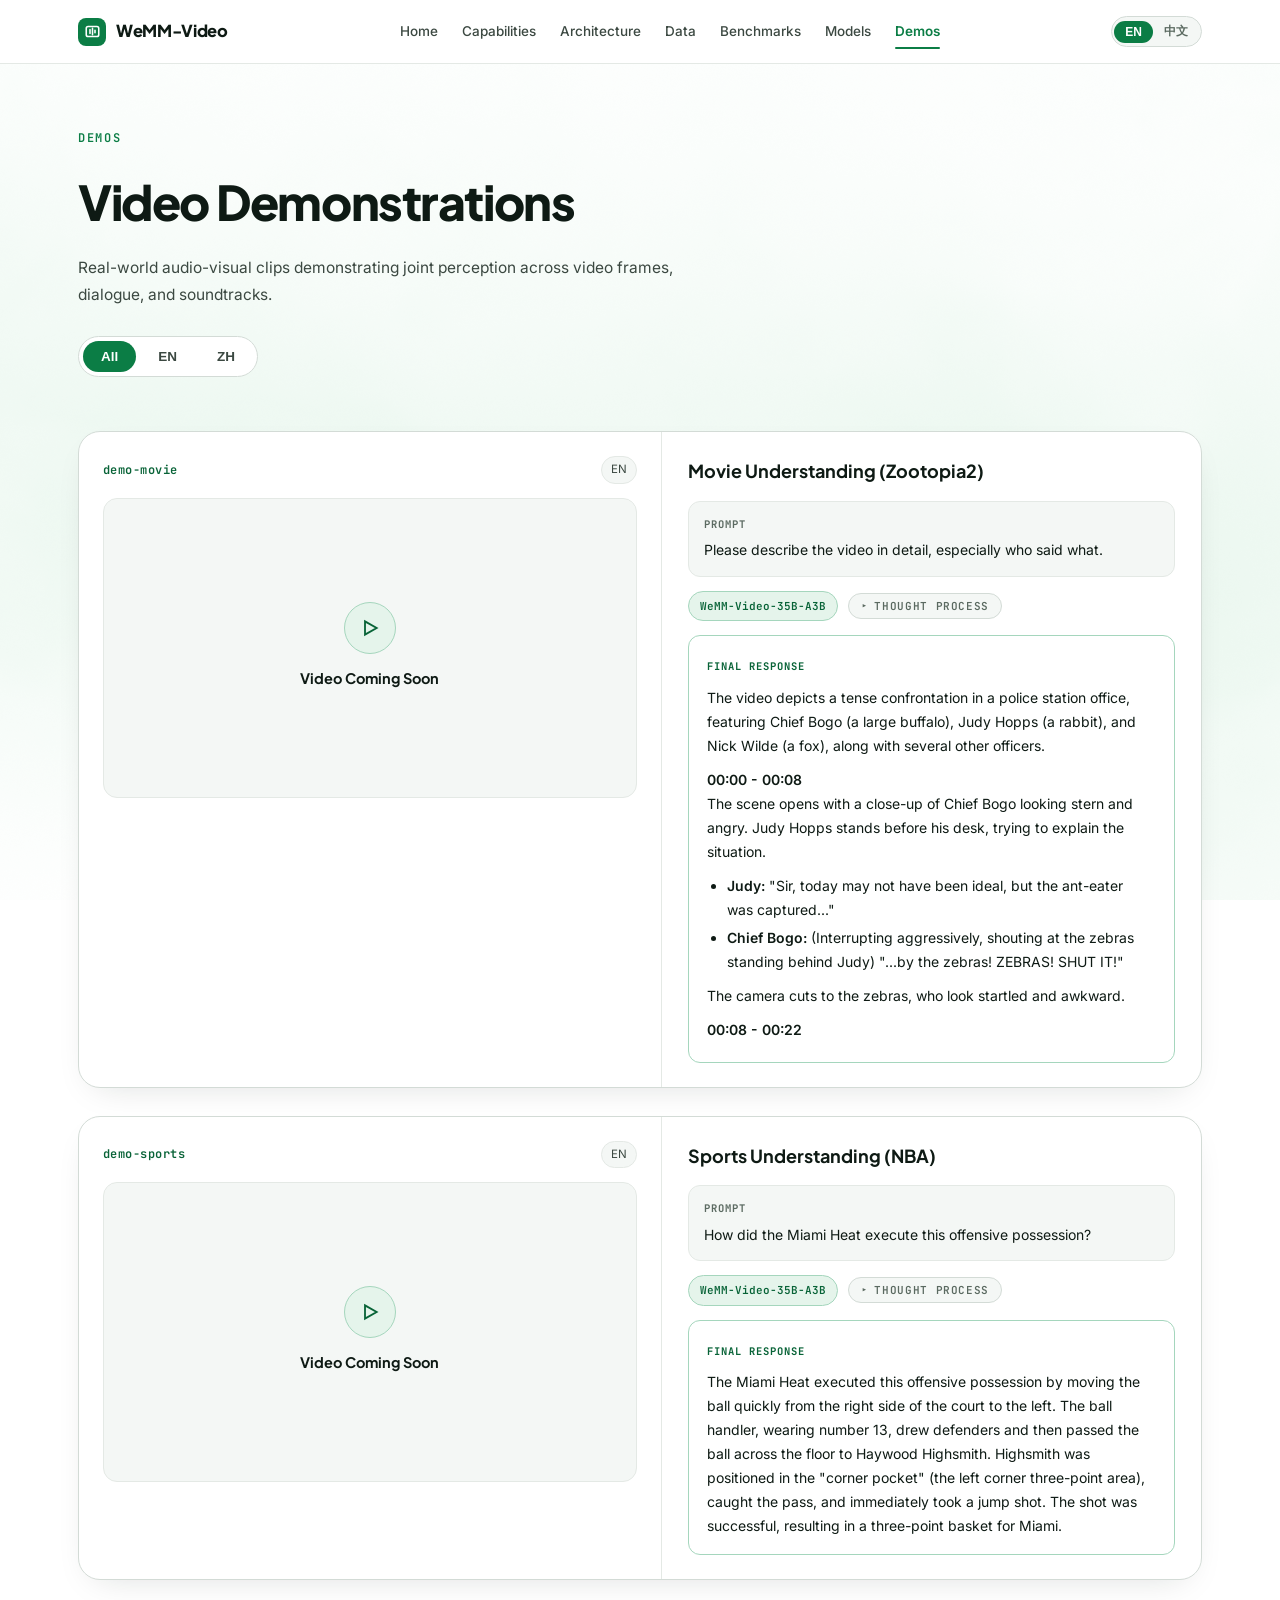
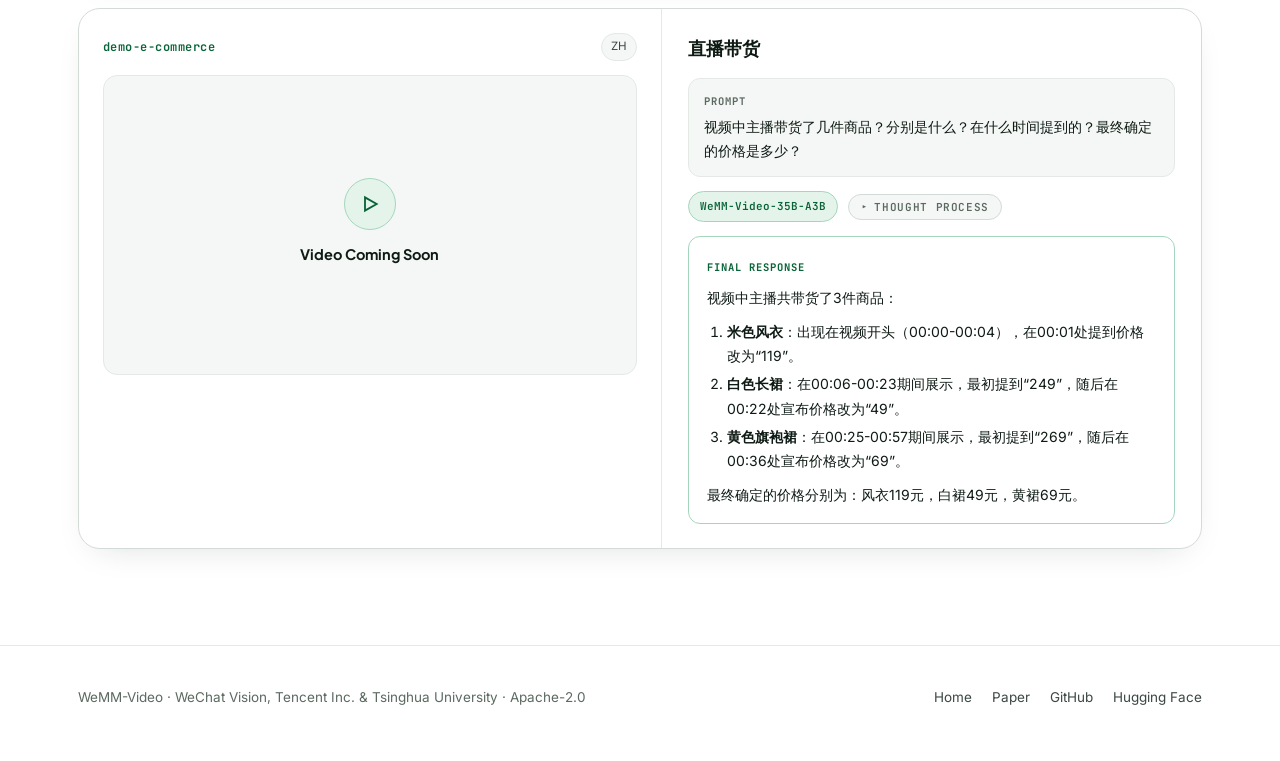
==== commit e60d0276: "Use a white and green theme for the WeMM-Video site" ====
--- a/demos.html
+++ b/demos.html
@@ -8,7 +8,7 @@
   <link rel="preconnect" href="https://fonts.googleapis.com" />
   <link rel="preconnect" href="https://fonts.gstatic.com" crossorigin />
   <link href="https://fonts.googleapis.com/css2?family=Inter:wght@400;500;600;700&family=JetBrains+Mono:wght@400;500;600;700&family=Plus+Jakarta+Sans:wght@600;700;800&display=swap" rel="stylesheet" />
-  <link rel="icon" type="image/svg+xml" href="data:image/svg+xml,%3Csvg xmlns='http://www.w3.org/2000/svg' viewBox='0 0 32 32'%3E%3Crect width='32' height='32' rx='8' fill='%232dd4bf'/%3E%3Cpath d='M10 11v10M16 8v16M22 12v8' stroke='%23041311' stroke-width='3' stroke-linecap='round'/%3E%3C/svg%3E" />
+  <link rel="icon" type="image/svg+xml" href="data:image/svg+xml,%3Csvg xmlns='http://www.w3.org/2000/svg' viewBox='0 0 32 32'%3E%3Crect width='32' height='32' rx='8' fill='%230b7d45'/%3E%3Cpath d='M10 11v10M16 8v16M22 12v8' stroke='%23ffffff' stroke-width='3' stroke-linecap='round'/%3E%3C/svg%3E" />
   <link rel="stylesheet" href="css/style.css" />
 </head>
 <body>
--- a/css/style.css
+++ b/css/style.css
@@ -1,29 +1,23 @@
-/* ==========================================================================
-   WeMM-Video — Unified Flowing-Wave Cinema Design System (v4)
-   - Single cohesive deep-midnight cinema theme across every section
-   - Full-page GPU WebGL flowing wave canvas behind all content
-   - Zero-flicker architecture: no backdrop-filter + 3D tilt or blur transitions
-   - Studio Exhibition Frames for clean paper figures
-   - Complete 5-section, 123-benchmark Interactive Explorer & Full Paper Tables
-   ========================================================================== */
-
+/* WeMM-Video light theme with a mint wave background. */
 :root {
-  --bg-base: #050912;
-  --surface: rgba(10, 16, 28, 0.76);
-  --surface-strong: rgba(11, 18, 32, 0.88);
-  --surface-soft: rgba(15, 23, 40, 0.56);
-  --border: rgba(148, 163, 184, 0.16);
-  --border-strong: rgba(148, 163, 184, 0.28);
-
-  --ink: #f8fafc;
-  --ink-secondary: #cbd5e1;
-  --ink-muted: #8ea0b8;
-
-  --emerald: #2dd4bf;
-  --emerald-deep: #0f766e;
-  --emerald-soft: rgba(45, 212, 191, 0.14);
-  --cyan: #38bdf8;
-  --amber: #fbbf24;
+  color-scheme: light;
+  --bg-base: #ffffff;
+  --surface: #ffffff;
+  --surface-strong: #ffffff;
+  --surface-soft: #f4f7f5;
+  --border: #e4e9e5;
+  --border-strong: #d3dbd6;
+
+  --ink: #0e1a14;
+  --ink-secondary: #3b4841;
+  --ink-muted: #5b6a61;
+
+  --emerald: #0b7d45;
+  --emerald-deep: #086337;
+  --emerald-soft: #e5f4eb;
+  --line-accent: #a5d6bd;
+  --hero-title: #059a4b;
+  --shadow: 0 12px 36px -18px rgba(14, 26, 20, 0.18);
 
   --font-display: "Plus Jakarta Sans", -apple-system, BlinkMacSystemFont, "PingFang SC", "Hiragino Sans GB", "Microsoft YaHei", sans-serif;
   --font-sans: "Inter", -apple-system, BlinkMacSystemFont, "PingFang SC", "Hiragino Sans GB", "Microsoft YaHei", sans-serif;
@@ -69,7 +63,7 @@
 }
 
 a:hover {
-  color: #5eead4;
+  color: var(--emerald-deep);
 }
 
 /* ---------- Persistent Full-Page WebGL Wave Background ---------- */
@@ -101,7 +95,7 @@
   transform: none;
 }
 
-/* ---------- Navigation (Solid Translucent Obsidian, No Blur Flicker) ---------- */
+/* ---------- Navigation (White Surface) ---------- */
 .site-nav {
   position: fixed;
   top: 0;
@@ -111,14 +105,14 @@
   height: 64px;
   display: flex;
   align-items: center;
-  background: rgba(5, 9, 18, 0.72);
-  border-bottom: 1px solid rgba(148, 163, 184, 0.12);
+  background: rgba(255, 255, 255, 0.90);
+  border-bottom: 1px solid var(--border);
   transition: background 0.25s ease, border-color 0.25s ease;
 }
 
 .site-nav.scrolled {
-  background: rgba(5, 9, 18, 0.92);
-  border-bottom-color: rgba(148, 163, 184, 0.2);
+  background: rgba(255, 255, 255, 0.97);
+  border-bottom-color: var(--border-strong);
 }
 
 .nav-inner {
@@ -140,22 +134,22 @@
   font-weight: 800;
   font-size: 16.5px;
   letter-spacing: -0.02em;
-  color: #ffffff;
+  color: var(--ink);
 }
 
 .nav-brand:hover {
-  color: #ffffff;
+  color: var(--ink);
 }
 
 .nav-brand-mark {
   width: 28px;
   height: 28px;
   border-radius: 8px;
-  background: linear-gradient(135deg, #2dd4bf 0%, #0ea5e9 100%);
+  background: var(--emerald);
   display: inline-flex;
   align-items: center;
   justify-content: center;
-  color: #041311;
+  color: var(--bg-base);
 }
 
 .nav-links {
@@ -168,16 +162,16 @@
   position: relative;
   font-size: 13.5px;
   font-weight: 500;
-  color: rgba(226, 232, 240, 0.78);
+  color: var(--ink-secondary);
   padding: 4px 0;
 }
 
 .nav-links a:hover {
-  color: #ffffff;
+  color: var(--emerald-deep);
 }
 
 .nav-links a.active {
-  color: #ffffff;
+  color: var(--emerald);
   font-weight: 600;
 }
 
@@ -201,8 +195,8 @@
 .lang-switch {
   display: inline-flex;
   align-items: center;
-  background: rgba(255, 255, 255, 0.06);
-  border: 1px solid rgba(148, 163, 184, 0.22);
+  background: var(--surface-soft);
+  border: 1px solid var(--border-strong);
   border-radius: var(--radius-pill);
   padding: 2px;
 }
@@ -220,15 +214,15 @@
 }
 
 .lang-btn.active {
-  background: #ffffff;
-  color: #050912;
+  background: var(--emerald);
+  color: var(--bg-base);
 }
 
 .mobile-menu-btn {
   display: none;
   border: 1px solid var(--border);
-  background: rgba(255, 255, 255, 0.06);
-  color: #ffffff;
+  background: var(--surface-soft);
+  color: var(--ink);
   border-radius: 8px;
   width: 36px;
   height: 36px;
@@ -262,7 +256,7 @@
   font-weight: 500;
   letter-spacing: 0.14em;
   text-transform: uppercase;
-  color: rgba(226, 232, 240, 0.86);
+  color: var(--emerald);
   margin-bottom: 18px;
 }
 
@@ -273,8 +267,7 @@
   font-weight: 800;
   line-height: 1.02;
   letter-spacing: -0.04em;
-  color: #ffffff;
-  text-shadow: 0 10px 44px rgba(0, 0, 0, 0.45);
+  color: var(--hero-title);
 }
 
 .hero-tagline {
@@ -285,7 +278,7 @@
   font-weight: 600;
   line-height: 1.38;
   letter-spacing: -0.015em;
-  color: rgba(248, 250, 252, 0.94);
+  color: var(--ink);
   text-wrap: balance;
 }
 
@@ -294,7 +287,7 @@
   max-width: 740px;
   font-size: 16px;
   line-height: 1.72;
-  color: rgba(203, 213, 225, 0.88);
+  color: var(--ink-secondary);
   text-wrap: pretty;
 }
 
@@ -317,42 +310,42 @@
   font-weight: 600;
   transition: background 0.18s ease, border-color 0.18s ease, color 0.18s ease, transform 0.18s ease;
   white-space: nowrap;
-  border: 1px solid rgba(255, 255, 255, 0.22);
-  background: rgba(5, 9, 18, 0.58);
-  color: #ffffff;
+  border: 1px solid var(--border-strong);
+  background: var(--surface);
+  color: var(--ink);
   cursor: pointer;
 }
 
 .btn:hover {
-  background: rgba(255, 255, 255, 0.14);
-  border-color: rgba(255, 255, 255, 0.42);
-  color: #ffffff;
+  background: #e9efeb;
+  border-color: var(--border-strong);
+  color: var(--ink);
   transform: translate3d(0, -1px, 0);
 }
 
 .btn-solid {
-  background: #ffffff;
-  border-color: #ffffff;
-  color: #050912;
+  background: var(--emerald-soft);
+  border-color: var(--line-accent);
+  color: var(--emerald-deep);
 }
 
 .btn-solid:hover {
-  background: #e2e8f0;
-  border-color: #e2e8f0;
-  color: #050912;
+  background: var(--line-accent);
+  border-color: var(--line-accent);
+  color: var(--emerald-deep);
 }
 
 .btn-emerald {
-  background: #2dd4bf;
-  border-color: #2dd4bf;
-  color: #041311;
+  background: var(--emerald);
+  border-color: var(--emerald);
+  color: var(--bg-base);
   font-weight: 700;
 }
 
 .btn-emerald:hover {
-  background: #5eead4;
-  border-color: #5eead4;
-  color: #041311;
+  background: var(--emerald-deep);
+  border-color: var(--emerald-deep);
+  color: var(--bg-base);
 }
 
 .scroll-cue {
@@ -368,25 +361,25 @@
   font-size: 10.5px;
   letter-spacing: 0.18em;
   text-transform: uppercase;
-  color: rgba(255, 255, 255, 0.58);
+  color: var(--ink-muted);
 }
 
 .scroll-cue-bar {
   width: 1px;
   height: 26px;
-  background: linear-gradient(180deg, rgba(45, 212, 191, 0.8), transparent);
+  background: linear-gradient(180deg, rgba(11, 125, 69, 0.65), transparent);
 }
 
 /* ---------- Unified Translucent Sections Over Living Waves ---------- */
 .section-band {
   position: relative;
   padding: 96px 0;
-  border-top: 1px solid rgba(148, 163, 184, 0.1);
-  background: rgba(5, 9, 18, 0.34);
+  border-top: 1px solid var(--border);
+  background: rgba(255, 255, 255, 0.78);
 }
 
 .section-band.alt {
-  background: rgba(5, 9, 18, 0.50);
+  background: rgba(246, 248, 247, 0.92);
 }
 
 .editorial-header {
@@ -418,7 +411,7 @@
   font-weight: 800;
   line-height: 1.18;
   letter-spacing: -0.03em;
-  color: #ffffff;
+  color: var(--ink);
   text-wrap: balance;
 }
 
@@ -443,7 +436,7 @@
   border-radius: var(--radius-lg);
   background: var(--surface);
   border: 1px solid var(--border);
-  box-shadow: 0 18px 46px rgba(0, 0, 0, 0.25);
+  box-shadow: var(--shadow);
 }
 
 .story-block h3 {
@@ -451,7 +444,7 @@
   font-family: var(--font-display);
   font-size: 18px;
   font-weight: 700;
-  color: #ffffff;
+  color: var(--ink);
   letter-spacing: -0.015em;
 }
 
@@ -478,8 +471,8 @@
 }
 
 .cap-item:hover {
-  border-color: rgba(45, 212, 191, 0.42);
-  background: rgba(12, 20, 35, 0.88);
+  border-color: var(--line-accent);
+  background: var(--surface-soft);
   transform: translate3d(0, -2px, 0);
 }
 
@@ -500,7 +493,7 @@
   font-family: var(--font-display);
   font-size: 16px;
   font-weight: 700;
-  color: #ffffff;
+  color: var(--ink);
   text-wrap: balance;
 }
 
@@ -511,19 +504,19 @@
   color: var(--ink-muted);
 }
 
-/* ---------- Studio Exhibition Frames (For Paper Figures on Dark Wave Canvas) ---------- */
+/* ---------- Studio Exhibition Frames (Paper Figures) ---------- */
 .figure-frame {
   position: relative;
   border-radius: var(--radius-lg);
   background: var(--surface-strong);
   border: 1px solid var(--border-strong);
   padding: 18px;
-  box-shadow: 0 24px 60px rgba(0, 0, 0, 0.42);
+  box-shadow: var(--shadow);
 }
 
 .figure-sheet {
   position: relative;
-  background: #ffffff;
+  background: var(--surface);
   border-radius: 14px;
   padding: 18px;
   overflow: hidden;
@@ -540,8 +533,8 @@
   bottom: 14px;
   padding: 5px 12px;
   border-radius: var(--radius-pill);
-  background: rgba(5, 9, 18, 0.86);
-  color: #ffffff;
+  background: var(--surface);
+  color: var(--ink);
   font-size: 11.5px;
   font-weight: 600;
   pointer-events: none;
@@ -578,7 +571,7 @@
   border-radius: var(--radius-md);
   background: var(--surface);
   border: 1px solid var(--border);
-  border-top: 2px solid rgba(45, 212, 191, 0.45);
+  border-top: 2px solid var(--line-accent);
 }
 
 .arch-point h4 {
@@ -586,7 +579,7 @@
   font-family: var(--font-display);
   font-size: 16px;
   font-weight: 700;
-  color: #ffffff;
+  color: var(--ink);
 }
 
 .arch-point p {
@@ -613,7 +606,7 @@
   display: flex;
   flex-direction: column;
   justify-content: space-between;
-  box-shadow: 0 22px 54px rgba(0, 0, 0, 0.36);
+  box-shadow: var(--shadow);
 }
 
 .data-fig-card .figure-sheet {
@@ -649,7 +642,7 @@
   font-family: var(--font-display);
   font-size: 15.5px;
   font-weight: 700;
-  color: #ffffff;
+  color: var(--ink);
   text-wrap: balance;
 }
 
@@ -668,7 +661,7 @@
   background: var(--surface-strong);
   border: 1px solid var(--border-strong);
   padding: 28px;
-  box-shadow: 0 26px 70px rgba(0, 0, 0, 0.45);
+  box-shadow: var(--shadow);
 }
 
 /* Top bar: 5 Paper Sections + View Switch */
@@ -679,7 +672,7 @@
   flex-wrap: wrap;
   gap: 14px;
   padding-bottom: 20px;
-  border-bottom: 1px solid rgba(148, 163, 184, 0.14);
+  border-bottom: 1px solid var(--border);
   margin-bottom: 20px;
 }
 
@@ -693,8 +686,8 @@
   display: inline-flex;
   align-items: center;
   gap: 7px;
-  border: 1px solid rgba(148, 163, 184, 0.22);
-  background: rgba(255, 255, 255, 0.04);
+  border: 1px solid var(--border-strong);
+  background: var(--surface-soft);
   color: var(--ink-secondary);
   padding: 8px 16px;
   border-radius: var(--radius-pill);
@@ -705,14 +698,14 @@
 }
 
 .section-tab:hover {
-  background: rgba(255, 255, 255, 0.1);
-  color: #ffffff;
+  background: #e9efeb;
+  color: var(--ink);
 }
 
 .section-tab.active {
-  background: #2dd4bf;
-  border-color: #2dd4bf;
-  color: #041311;
+  background: var(--emerald);
+  border-color: var(--emerald);
+  color: var(--bg-base);
 }
 
 .tab-count {
@@ -720,20 +713,20 @@
   font-size: 11px;
   padding: 1px 6px;
   border-radius: var(--radius-pill);
-  background: rgba(255, 255, 255, 0.1);
+  background: #e9efeb;
   color: inherit;
 }
 
 .section-tab.active .tab-count {
-  background: rgba(4, 19, 17, 0.18);
+  background: rgba(255, 255, 255, 0.18);
 }
 
 .view-mode-switch {
   display: inline-flex;
   padding: 3px;
   border-radius: var(--radius-pill);
-  background: rgba(255, 255, 255, 0.05);
-  border: 1px solid rgba(148, 163, 184, 0.2);
+  background: var(--surface-soft);
+  border: 1px solid var(--border-strong);
 }
 
 .view-mode-btn {
@@ -749,8 +742,8 @@
 }
 
 .view-mode-btn.active {
-  background: #ffffff;
-  color: #050912;
+  background: var(--emerald);
+  color: var(--bg-base);
 }
 
 .arena-summary-row {
@@ -777,8 +770,8 @@
   gap: 4px;
   padding: 3px;
   border-radius: var(--radius-pill);
-  background: rgba(255, 255, 255, 0.04);
-  border: 1px solid rgba(148, 163, 184, 0.16);
+  background: var(--surface-soft);
+  border: 1px solid var(--border);
 }
 
 .scale-btn {
@@ -793,8 +786,8 @@
 }
 
 .scale-btn.active {
-  background: rgba(45, 212, 191, 0.2);
-  color: #5eead4;
+  background: var(--emerald-soft);
+  color: var(--emerald-deep);
 }
 
 /* Dimension Pills (Level 2) */
@@ -806,8 +799,8 @@
 }
 
 .dim-pill {
-  border: 1px solid rgba(148, 163, 184, 0.18);
-  background: rgba(255, 255, 255, 0.03);
+  border: 1px solid var(--border);
+  background: var(--surface-soft);
   color: var(--ink-secondary);
   padding: 5px 11px;
   border-radius: var(--radius-pill);
@@ -818,14 +811,14 @@
 }
 
 .dim-pill:hover {
-  background: rgba(255, 255, 255, 0.09);
-  color: #ffffff;
+  background: #e9efeb;
+  color: var(--ink);
 }
 
 .dim-pill.active {
-  background: rgba(56, 189, 248, 0.16);
-  border-color: rgba(56, 189, 248, 0.55);
-  color: #7dd3fc;
+  background: var(--emerald-soft);
+  border-color: var(--line-accent);
+  color: var(--emerald-deep);
 }
 
 /* Benchmark Chips (Level 3) */
@@ -836,13 +829,13 @@
   margin-bottom: 22px;
   padding: 14px;
   border-radius: 14px;
-  background: rgba(5, 9, 18, 0.52);
-  border: 1px solid rgba(148, 163, 184, 0.12);
+  background: var(--surface);
+  border: 1px solid var(--border);
 }
 
 .bench-chip {
-  border: 1px solid rgba(148, 163, 184, 0.18);
-  background: rgba(255, 255, 255, 0.03);
+  border: 1px solid var(--border);
+  background: var(--surface-soft);
   color: var(--ink-muted);
   padding: 5px 11px;
   border-radius: 8px;
@@ -854,24 +847,24 @@
 }
 
 .bench-chip:hover {
-  color: #ffffff;
-  border-color: rgba(148, 163, 184, 0.42);
+  color: var(--ink);
+  border-color: var(--border-strong);
 }
 
 .bench-chip.active {
-  background: rgba(45, 212, 191, 0.16);
-  border-color: #2dd4bf;
-  color: #5eead4;
+  background: var(--emerald-soft);
+  border-color: var(--emerald);
+  color: var(--emerald-deep);
 }
 
 .bench-chip.is-avg {
-  border-color: rgba(45, 212, 191, 0.35);
-  color: #99f6e4;
+  border-color: var(--line-accent);
+  color: var(--emerald-deep);
 }
 
 .bench-chip.is-avg.active {
-  background: #2dd4bf;
-  color: #041311;
+  background: var(--emerald);
+  color: var(--bg-base);
   font-weight: 700;
 }
 
@@ -905,9 +898,9 @@
   border-radius: 50%;
 }
 
-.legend-dot.ours { background: #2dd4bf; }
-.legend-dot.closed { background: #94a3b8; }
-.legend-dot.open { background: #3b82f6; }
+.legend-dot.ours { background: var(--emerald); }
+.legend-dot.closed { background: #596860; }
+.legend-dot.open { background: #567790; }
 
 .metric-badge {
   display: inline-flex;
@@ -917,9 +910,9 @@
   border-radius: var(--radius-pill);
   font-family: var(--font-mono);
   font-size: 11.5px;
-  background: rgba(251, 191, 36, 0.12);
-  border: 1px solid rgba(251, 191, 36, 0.32);
-  color: #fde68a;
+  background: #fbf3e2;
+  border: 1px solid #e6d2a8;
+  color: #815211;
 }
 
 /* Ranked Comparison Bars */
@@ -945,7 +938,7 @@
 }
 
 .bar-rank.top1 {
-  color: #fde68a;
+  color: #815211;
 }
 
 .bar-model {
@@ -955,7 +948,7 @@
   gap: 8px;
   font-size: 13px;
   font-weight: 500;
-  color: #cbd5e1;
+  color: var(--ink-secondary);
   white-space: nowrap;
   overflow: hidden;
 }
@@ -966,7 +959,7 @@
 }
 
 .bar-model.ours {
-  color: #ffffff;
+  color: var(--ink);
   font-weight: 700;
 }
 
@@ -982,25 +975,25 @@
 }
 
 .tag-ours {
-  background: rgba(45, 212, 191, 0.18);
-  color: #5eead4;
+  background: var(--emerald-soft);
+  color: var(--emerald-deep);
 }
 
 .tag-closed {
-  background: rgba(148, 163, 184, 0.16);
-  color: #cbd5e1;
+  background: var(--surface-soft);
+  color: var(--ink-secondary);
 }
 
 .tag-open {
-  background: rgba(59, 130, 246, 0.18);
-  color: #93c5fd;
+  background: #eaf1f5;
+  color: #355b75;
 }
 
 .bar-track {
   position: relative;
   height: 26px;
   border-radius: 7px;
-  background: rgba(255, 255, 255, 0.05);
+  background: var(--surface-soft);
   overflow: hidden;
 }
 
@@ -1014,27 +1007,26 @@
   padding-right: 10px;
   font-family: var(--font-mono);
   font-size: 10.5px;
-  color: rgba(4, 19, 17, 0.85);
+  color: var(--bg-base);
   font-weight: 700;
 }
 
 .bar-fill.ours {
-  background: linear-gradient(90deg, #0d9488 0%, #2dd4bf 100%);
-  box-shadow: 0 0 22px rgba(45, 212, 191, 0.32);
+  background: linear-gradient(90deg, #096437, #0b7d45);
 }
 
 .bar-fill.ours-sub {
-  background: linear-gradient(90deg, #115e59 0%, #14b8a6 100%);
+  background: linear-gradient(90deg, #35674c, #457553);
 }
 
 .bar-fill.closed {
-  background: linear-gradient(90deg, #475569 0%, #94a3b8 100%);
-  color: #0f172a;
+  background: #596860;
+  color: var(--bg-base);
 }
 
 .bar-fill.open {
-  background: linear-gradient(90deg, #1d4ed8 0%, #60a5fa 100%);
-  color: #081226;
+  background: #567790;
+  color: var(--bg-base);
 }
 
 .bar-score {
@@ -1042,12 +1034,12 @@
   font-size: 13.5px;
   font-weight: 700;
   text-align: right;
-  color: #cbd5e1;
+  color: var(--ink-secondary);
   white-space: nowrap;
 }
 
 .bar-score.ours {
-  color: #5eead4;
+  color: var(--emerald-deep);
 }
 
 .bar-subval {
@@ -1074,8 +1066,8 @@
 }
 
 .table-group-btn {
-  border: 1px solid rgba(148, 163, 184, 0.22);
-  background: rgba(255, 255, 255, 0.04);
+  border: 1px solid var(--border-strong);
+  background: var(--surface-soft);
   color: var(--ink-secondary);
   padding: 6px 14px;
   border-radius: var(--radius-pill);
@@ -1085,9 +1077,9 @@
 }
 
 .table-group-btn.active {
-  background: rgba(45, 212, 191, 0.18);
-  border-color: #2dd4bf;
-  color: #5eead4;
+  background: var(--emerald-soft);
+  border-color: var(--emerald);
+  color: var(--emerald-deep);
 }
 
 .table-search-input {
@@ -1095,22 +1087,22 @@
   min-width: 220px;
   padding: 0 14px;
   border-radius: var(--radius-pill);
-  border: 1px solid rgba(148, 163, 184, 0.22);
-  background: rgba(5, 9, 18, 0.65);
-  color: #ffffff;
+  border: 1px solid var(--border-strong);
+  background: var(--surface);
+  color: var(--ink);
   font-size: 13px;
   outline: none;
 }
 
 .table-search-input:focus {
-  border-color: #2dd4bf;
+  border-color: var(--emerald);
 }
 
 .paper-table-wrap {
   overflow-x: auto;
   border-radius: 14px;
-  border: 1px solid rgba(148, 163, 184, 0.16);
-  background: rgba(5, 9, 18, 0.68);
+  border: 1px solid var(--border);
+  background: var(--surface);
 }
 
 .paper-table {
@@ -1124,7 +1116,7 @@
 .paper-table td {
   padding: 10px 13px;
   text-align: center;
-  border-bottom: 1px solid rgba(148, 163, 184, 0.1);
+  border-bottom: 1px solid var(--border);
   white-space: nowrap;
 }
 
@@ -1132,9 +1124,9 @@
   font-family: var(--font-display);
   font-size: 12px;
   font-weight: 700;
-  color: #e2e8f0;
-  background: rgba(15, 23, 42, 0.92);
-  border-bottom: 1px solid rgba(148, 163, 184, 0.22);
+  color: var(--ink-secondary);
+  background: var(--surface-soft);
+  border-bottom: 1px solid var(--border-strong);
 }
 
 .paper-table th.col-bench,
@@ -1143,30 +1135,30 @@
   position: sticky;
   left: 0;
   z-index: 2;
-  background: rgba(9, 14, 24, 0.96);
+  background: var(--surface);
   font-weight: 500;
-  color: #f1f5f9;
-  border-right: 1px solid rgba(148, 163, 184, 0.14);
+  color: var(--ink);
+  border-right: 1px solid var(--border);
 }
 
 .paper-table th.col-bench {
-  background: rgba(15, 23, 42, 0.98);
+  background: var(--surface-soft);
   z-index: 3;
 }
 
 .paper-table th.col-ours {
-  color: #5eead4;
-  background: rgba(13, 148, 136, 0.16);
+  color: var(--emerald-deep);
+  background: var(--emerald-soft);
 }
 
 .paper-table td.col-ours {
-  background: rgba(45, 212, 191, 0.045);
+  background: #f5faf7;
 }
 
 .paper-table th.col-ref,
 .paper-table td.col-ref {
-  color: #94a3b8;
-  background: rgba(148, 163, 184, 0.06);
+  color: var(--ink-muted);
+  background: var(--surface-soft);
 }
 
 .paper-table tr.dim-divider td {
@@ -1176,29 +1168,29 @@
   font-weight: 700;
   letter-spacing: 0.06em;
   text-transform: uppercase;
-  color: #7dd3fc;
-  background: rgba(56, 189, 248, 0.08);
+  color: var(--emerald-deep);
+  background: var(--emerald-soft);
   padding: 8px 14px;
 }
 
 .paper-table tbody tr:hover:not(.dim-divider) td {
-  background: rgba(255, 255, 255, 0.04);
+  background: var(--surface-soft);
 }
 
 .paper-table tbody tr:hover:not(.dim-divider) td.col-bench {
-  background: rgba(18, 28, 46, 0.98);
+  background: var(--surface-soft);
 }
 
 .paper-table td.cell-best {
   font-weight: 800;
-  color: #5eead4;
+  color: var(--emerald-deep);
 }
 
 .paper-table td.cell-best-nonours {
   font-weight: 700;
-  color: #ffffff;
+  color: var(--ink);
   text-decoration: underline;
-  text-decoration-color: rgba(148, 163, 184, 0.55);
+  text-decoration-color: rgba(64, 86, 72, 0.55);
   text-underline-offset: 3px;
 }
 
@@ -1229,7 +1221,7 @@
   font-size: 22px;
   font-weight: 700;
   letter-spacing: -0.02em;
-  color: #ffffff;
+  color: var(--ink);
 }
 
 .subblock-header p {
@@ -1263,7 +1255,7 @@
   border-radius: var(--radius-lg);
   border: 1px solid var(--border-strong);
   background: var(--surface-strong);
-  box-shadow: 0 22px 54px rgba(0, 0, 0, 0.36);
+  box-shadow: var(--shadow);
 }
 
 .models-table {
@@ -1277,7 +1269,7 @@
 .models-table td {
   padding: 16px 18px;
   text-align: left;
-  border-bottom: 1px solid rgba(148, 163, 184, 0.12);
+  border-bottom: 1px solid var(--border);
   vertical-align: middle;
 }
 
@@ -1288,7 +1280,7 @@
   letter-spacing: 0.08em;
   text-transform: uppercase;
   color: var(--ink-muted);
-  background: rgba(15, 23, 42, 0.72);
+  background: var(--surface-soft);
   white-space: nowrap;
 }
 
@@ -1304,13 +1296,13 @@
 }
 
 .models-table tbody tr:hover {
-  background: rgba(255, 255, 255, 0.03);
+  background: var(--surface-soft);
 }
 
 .model-name-cell {
   font-family: var(--font-display);
   font-weight: 700;
-  color: #ffffff;
+  color: var(--ink);
 }
 
 .badge-flagship {
@@ -1319,8 +1311,8 @@
   padding: 2px 8px;
   border-radius: var(--radius-pill);
   background: var(--emerald-soft);
-  border: 1px solid rgba(45, 212, 191, 0.35);
-  color: #5eead4;
+  border: 1px solid var(--line-accent);
+  color: var(--emerald-deep);
   font-family: var(--font-mono);
   font-size: 10.5px;
   font-weight: 700;
@@ -1333,18 +1325,18 @@
   gap: 6px;
   padding: 6px 14px;
   border-radius: var(--radius-pill);
-  background: rgba(255, 255, 255, 0.08);
-  border: 1px solid rgba(148, 163, 184, 0.24);
-  color: #ffffff;
+  background: var(--surface-soft);
+  border: 1px solid var(--border-strong);
+  color: var(--ink);
   font-size: 12.5px;
   font-weight: 600;
   white-space: nowrap;
 }
 
 .hf-btn:hover {
-  background: #2dd4bf;
-  border-color: #2dd4bf;
-  color: #041311;
+  background: var(--emerald);
+  border-color: var(--emerald);
+  color: var(--bg-base);
 }
 
 /* ---------- Demo Portal Banner ---------- */
@@ -1354,9 +1346,9 @@
   border-radius: 26px;
   padding: 68px 40px;
   text-align: center;
-  background: linear-gradient(135deg, rgba(13, 148, 136, 0.16) 0%, rgba(10, 16, 28, 0.84) 55%, rgba(14, 165, 233, 0.16) 100%);
-  border: 1px solid rgba(45, 212, 191, 0.32);
-  box-shadow: 0 28px 80px rgba(0, 0, 0, 0.45);
+  background: linear-gradient(125deg, #eaf6ed, #ffffff 60%, #f1f8f3);
+  border: 1px solid var(--line-accent);
+  box-shadow: var(--shadow);
 }
 
 .demo-portal h2 {
@@ -1364,7 +1356,7 @@
   font-family: var(--font-display);
   font-size: clamp(28px, 3.6vw, 40px);
   font-weight: 800;
-  color: #ffffff;
+  color: var(--ink);
   letter-spacing: -0.03em;
 }
 
@@ -1391,7 +1383,7 @@
   font-family: var(--font-mono);
   font-size: 13px;
   line-height: 1.72;
-  color: #e2e8f0;
+  color: var(--ink-secondary);
   white-space: pre-wrap;
   word-break: break-word;
 }
@@ -1400,9 +1392,9 @@
   position: absolute;
   top: 14px;
   right: 14px;
-  border: 1px solid rgba(148, 163, 184, 0.25);
-  background: rgba(255, 255, 255, 0.08);
-  color: #f8fafc;
+  border: 1px solid var(--border-strong);
+  background: var(--surface-soft);
+  color: var(--ink);
   padding: 6px 14px;
   border-radius: 8px;
   font-size: 12px;
@@ -1411,13 +1403,13 @@
 }
 
 .copy-btn:hover {
-  background: rgba(255, 255, 255, 0.18);
+  background: #e9efeb;
 }
 
 .site-footer {
   padding: 40px 0 52px;
-  background: rgba(5, 9, 18, 0.72);
-  border-top: 1px solid rgba(148, 163, 184, 0.14);
+  background: var(--surface);
+  border-top: 1px solid var(--border);
   font-size: 13.5px;
   color: var(--ink-muted);
 }
@@ -1440,7 +1432,7 @@
 }
 
 .footer-links a:hover {
-  color: #5eead4;
+  color: var(--emerald-deep);
 }
 
 /* ---------- Lightbox ---------- */
@@ -1448,7 +1440,7 @@
   position: fixed;
   inset: 0;
   z-index: 300;
-  background: rgba(3, 6, 12, 0.94);
+  background: rgba(14, 26, 20, 0.80);
   display: none;
   align-items: center;
   justify-content: center;
@@ -1463,7 +1455,7 @@
   max-width: 94vw;
   max-height: 88vh;
   border-radius: 14px;
-  background: #ffffff;
+  background: var(--surface);
   padding: 12px;
 }
 
@@ -1474,9 +1466,9 @@
   width: 42px;
   height: 42px;
   border-radius: 50%;
-  border: 1px solid rgba(255, 255, 255, 0.22);
-  background: rgba(255, 255, 255, 0.1);
-  color: #ffffff;
+  border: 1px solid var(--border-strong);
+  background: var(--surface);
+  color: var(--ink);
   font-size: 22px;
   cursor: pointer;
 }
@@ -1493,7 +1485,7 @@
   font-family: var(--font-display);
   font-size: clamp(32px, 4.4vw, 48px);
   font-weight: 800;
-  color: #ffffff;
+  color: var(--ink);
   letter-spacing: -0.03em;
 }
 
@@ -1515,7 +1507,7 @@
   display: inline-flex;
   padding: 4px;
   border-radius: var(--radius-pill);
-  background: rgba(10, 16, 28, 0.78);
+  background: var(--surface);
   border: 1px solid var(--border-strong);
   gap: 4px;
 }
@@ -1536,13 +1528,13 @@
 }
 
 .demo-track-btn:hover {
-  color: #ffffff;
-  background: rgba(255, 255, 255, 0.06);
+  color: var(--ink);
+  background: var(--surface-soft);
 }
 
 .demo-track-btn.active {
-  background: #2dd4bf;
-  color: #041311;
+  background: var(--emerald);
+  color: var(--bg-base);
 }
 
 .demo-track-count {
@@ -1550,12 +1542,12 @@
   font-size: 11px;
   padding: 1px 7px;
   border-radius: var(--radius-pill);
-  background: rgba(255, 255, 255, 0.12);
+  background: #e9efeb;
   color: inherit;
 }
 
 .demo-track-btn.active .demo-track-count {
-  background: rgba(4, 19, 17, 0.18);
+  background: rgba(255, 255, 255, 0.18);
 }
 
 .demo-track-hint {
@@ -1577,12 +1569,12 @@
   overflow: hidden;
   display: grid;
   grid-template-columns: 1.08fr 1fr;
-  box-shadow: 0 22px 54px rgba(0, 0, 0, 0.38);
+  box-shadow: var(--shadow);
 }
 
 .demo-video-col {
   padding: 24px;
-  border-right: 1px solid rgba(148, 163, 184, 0.12);
+  border-right: 1px solid var(--border);
   display: flex;
   flex-direction: column;
   gap: 14px;
@@ -1601,7 +1593,7 @@
   font-size: 12px;
   font-weight: 600;
   letter-spacing: 0.04em;
-  color: #5eead4;
+  color: var(--emerald-deep);
 }
 
 .demo-tags {
@@ -1614,15 +1606,15 @@
   font-size: 11.5px;
   padding: 3px 9px;
   border-radius: var(--radius-pill);
-  background: rgba(255, 255, 255, 0.06);
-  border: 1px solid rgba(148, 163, 184, 0.16);
-  color: #cbd5e1;
+  background: var(--surface-soft);
+  border: 1px solid var(--border);
+  color: var(--ink-secondary);
 }
 
 .demo-tag.audio {
-  background: rgba(251, 191, 36, 0.12);
-  border-color: rgba(251, 191, 36, 0.28);
-  color: #fde68a;
+  background: #fbf3e2;
+  border-color: #e6d2a8;
+  color: #815211;
 }
 
 .demo-player-frame {
@@ -1630,8 +1622,8 @@
   aspect-ratio: 16 / 9;
   border-radius: 14px;
   overflow: hidden;
-  background: #060a14;
-  border: 1px solid rgba(148, 163, 184, 0.16);
+  background: var(--surface-soft);
+  border: 1px solid var(--border);
   display: flex;
   align-items: center;
   justify-content: center;
@@ -1654,9 +1646,9 @@
   height: 52px;
   border-radius: 50%;
   margin: 0 auto 12px;
-  background: rgba(45, 212, 191, 0.14);
-  border: 1px solid rgba(45, 212, 191, 0.38);
-  color: #5eead4;
+  background: var(--emerald-soft);
+  border: 1px solid var(--line-accent);
+  color: var(--emerald-deep);
   display: flex;
   align-items: center;
   justify-content: center;
@@ -1666,7 +1658,7 @@
   font-family: var(--font-display);
   font-size: 14.5px;
   font-weight: 700;
-  color: #ffffff;
+  color: var(--ink);
   margin-bottom: 4px;
 }
 
@@ -1695,14 +1687,14 @@
   font-family: var(--font-display);
   font-size: 18px;
   font-weight: 700;
-  color: #ffffff;
+  color: var(--ink);
 }
 
 .demo-prompt-box {
   padding: 13px 15px;
   border-radius: 12px;
-  background: rgba(255, 255, 255, 0.04);
-  border: 1px solid rgba(148, 163, 184, 0.14);
+  background: var(--surface-soft);
+  border: 1px solid var(--border);
 }
 
 .demo-label {
@@ -1717,7 +1709,7 @@
 
 .demo-prompt-text {
   font-size: 13.5px;
-  color: #f1f5f9;
+  color: var(--ink);
 }
 
 .demo-mode-bar {
@@ -1732,9 +1724,9 @@
   font-family: var(--font-mono);
   font-size: 11px;
   font-weight: 600;
-  color: #5eead4;
-  background: rgba(45, 212, 191, 0.12);
-  border: 1px solid rgba(45, 212, 191, 0.3);
+  color: var(--emerald-deep);
+  background: var(--emerald-soft);
+  border: 1px solid var(--line-accent);
   padding: 5px 11px;
   border-radius: var(--radius-pill);
 }
@@ -1750,9 +1742,9 @@
   font-weight: 600;
   letter-spacing: 0.06em;
   text-transform: uppercase;
-  color: #94a3b8;
-  background: rgba(148, 163, 184, 0.08);
-  border: 1px solid rgba(148, 163, 184, 0.22);
+  color: var(--ink-muted);
+  background: var(--surface-soft);
+  border: 1px solid var(--border-strong);
   padding: 5px 12px;
   border-radius: var(--radius-pill);
   transition: background 0.16s ease, color 0.16s ease, border-color 0.16s ease;
@@ -1760,9 +1752,9 @@
 
 .demo-thinking-toggle:hover,
 .demo-thinking-toggle.open {
-  color: #e2e8f0;
-  background: rgba(148, 163, 184, 0.16);
-  border-color: rgba(148, 163, 184, 0.38);
+  color: var(--ink-secondary);
+  background: var(--surface-soft);
+  border-color: var(--border-strong);
 }
 
 .demo-thinking-chevron {
@@ -1778,24 +1770,24 @@
 .demo-thinking-box {
   padding: 14px 14px 14px 16px;
   border-radius: 12px;
-  background: rgba(148, 163, 184, 0.06);
-  border: 1px solid rgba(148, 163, 184, 0.14);
-  border-left: 2.5px solid rgba(148, 163, 184, 0.42);
-  color: #94a3b8;
+  background: var(--surface-soft);
+  border: 1px solid var(--border);
+  border-left: 2.5px solid var(--border-strong);
+  color: var(--ink-muted);
 }
 
 .demo-thinking-content {
   font-size: 13px;
   line-height: 1.68;
-  color: #94a3b8;
+  color: var(--ink-muted);
 }
 
 .demo-answer-box {
   padding: 16px 14px 16px 18px;
   border-radius: 12px;
-  background: rgba(5, 9, 18, 0.72);
-  border: 1px solid rgba(45, 212, 191, 0.22);
-  color: #f1f5f9;
+  background: var(--surface);
+  border: 1px solid var(--line-accent);
+  color: var(--ink);
 }
 
 .demo-answer-label {
@@ -1807,7 +1799,7 @@
   font-weight: 700;
   letter-spacing: 0.1em;
   text-transform: uppercase;
-  color: #5eead4;
+  color: var(--emerald-deep);
   margin-bottom: 10px;
 }
 
@@ -1818,7 +1810,7 @@
   overscroll-behavior: contain;
   padding-right: 8px;
   scrollbar-width: thin;
-  scrollbar-color: rgba(148, 163, 184, 0.34) transparent;
+  scrollbar-color: rgba(64, 86, 72, 0.34) transparent;
 }
 
 .demo-scroll-pane::-webkit-scrollbar {
@@ -1830,12 +1822,12 @@
 }
 
 .demo-scroll-pane::-webkit-scrollbar-thumb {
-  background: rgba(148, 163, 184, 0.28);
+  background: rgba(64, 86, 72, 0.28);
   border-radius: 999px;
 }
 
 .demo-scroll-pane::-webkit-scrollbar-thumb:hover {
-  background: rgba(148, 163, 184, 0.48);
+  background: rgba(64, 86, 72, 0.48);
 }
 
 /* Rich Markdown Typography inside Prompt, Thinking, and Answer */
@@ -1846,7 +1838,7 @@
 
 .demo-thinking-content.md-body {
   font-size: 13px;
-  color: #94a3b8;
+  color: var(--ink-muted);
 }
 
 .md-body > :first-child {
@@ -1862,12 +1854,12 @@
 }
 
 .md-body strong {
-  color: #ffffff;
+  color: var(--ink);
   font-weight: 600;
 }
 
 .demo-thinking-content.md-body strong {
-  color: #cbd5e1;
+  color: var(--ink-secondary);
 }
 
 .md-body ul,
@@ -1887,9 +1879,9 @@
 .md-body blockquote {
   margin: 8px 0;
   padding: 6px 12px;
-  border-left: 2px solid rgba(45, 212, 191, 0.5);
-  background: rgba(255, 255, 255, 0.03);
-  color: #cbd5e1;
+  border-left: 2px solid var(--line-accent);
+  background: var(--surface-soft);
+  color: var(--ink-secondary);
 }
 
 .md-body code {
@@ -1897,27 +1889,27 @@
   font-size: 12.5px;
   padding: 1px 6px;
   border-radius: 5px;
-  background: rgba(255, 255, 255, 0.08);
-  color: #7dd3fc;
+  background: var(--surface-soft);
+  color: var(--emerald-deep);
 }
 
 .demo-thinking-content.md-body code {
-  color: #cbd5e1;
+  color: var(--ink-secondary);
 }
 
 .md-code-block {
   margin: 10px 0;
   padding: 12px 14px;
   border-radius: 10px;
-  background: rgba(3, 6, 12, 0.9);
-  border: 1px solid rgba(148, 163, 184, 0.16);
+  background: var(--surface-soft);
+  border: 1px solid var(--border);
   overflow-x: auto;
 }
 
 .md-code-block code {
   padding: 0;
   background: transparent;
-  color: #e2e8f0;
+  color: var(--ink-secondary);
   font-size: 12.5px;
 }
 
@@ -1926,7 +1918,7 @@
   font-family: var(--font-display);
   font-size: 14.5px;
   font-weight: 700;
-  color: #ffffff;
+  color: var(--ink);
 }
 
 .md-table-wrap {
@@ -1943,18 +1935,18 @@
 .md-table th,
 .md-table td {
   padding: 6px 10px;
-  border: 1px solid rgba(148, 163, 184, 0.2);
+  border: 1px solid var(--border-strong);
   text-align: left;
 }
 
 .md-table th {
-  background: rgba(255, 255, 255, 0.06);
-  color: #ffffff;
+  background: var(--surface-soft);
+  color: var(--ink);
 }
 
 .md-body hr {
   border: 0;
-  border-top: 1px solid rgba(148, 163, 184, 0.18);
+  border-top: 1px solid var(--border);
   margin: 12px 0;
 }
 
@@ -1963,7 +1955,7 @@
   .cap-grid { grid-template-columns: repeat(2, 1fr); }
   .data-figures { grid-template-columns: 1fr; }
   .demo-card { grid-template-columns: 1fr; }
-  .demo-video-col { border-right: 0; border-bottom: 1px solid rgba(148, 163, 184, 0.12); }
+  .demo-video-col { border-right: 0; border-bottom: 1px solid var(--border); }
 }
 
 @media (max-width: 820px) {
@@ -1975,8 +1967,8 @@
     top: 64px;
     left: 0;
     right: 0;
-    background: rgba(5, 9, 18, 0.97);
-    border-bottom: 1px solid rgba(148, 163, 184, 0.16);
+    background: var(--surface);
+    border-bottom: 1px solid var(--border);
     flex-direction: column;
     align-items: flex-start;
     padding: 16px 24px 20px;
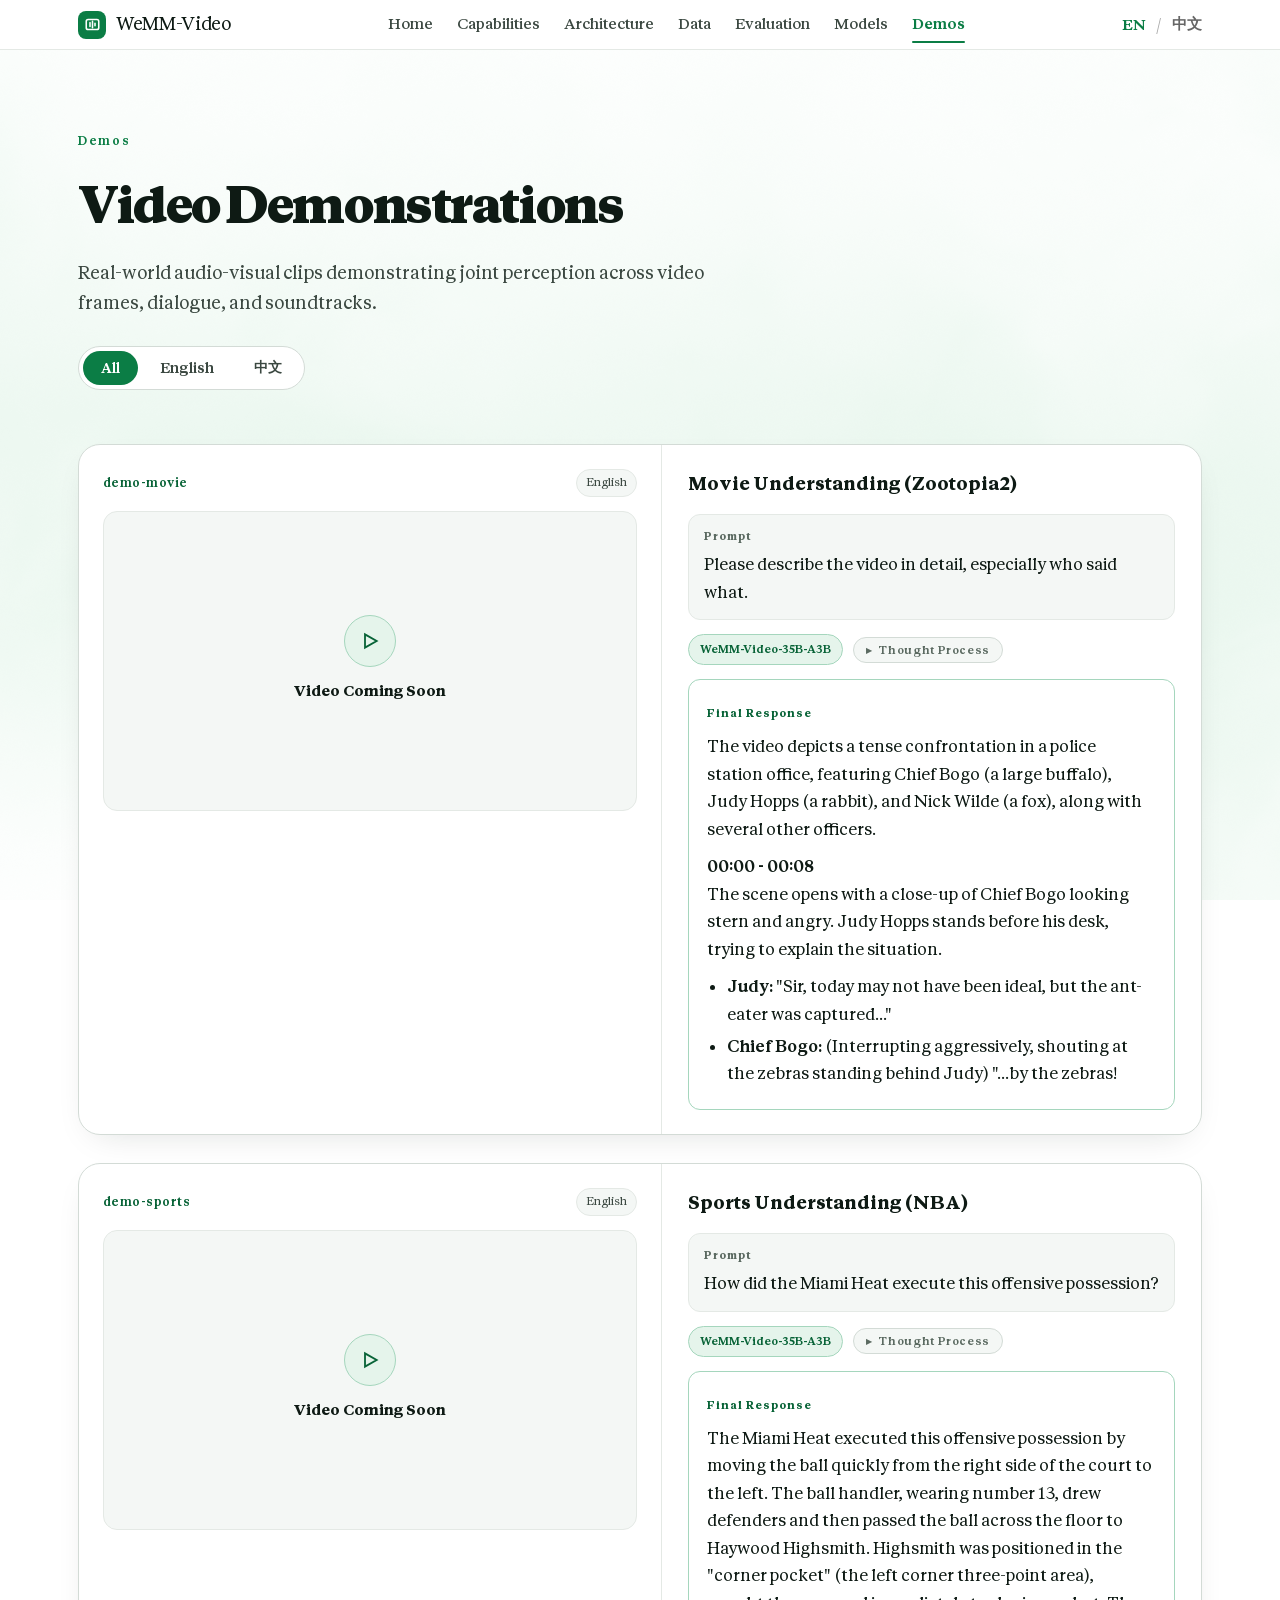
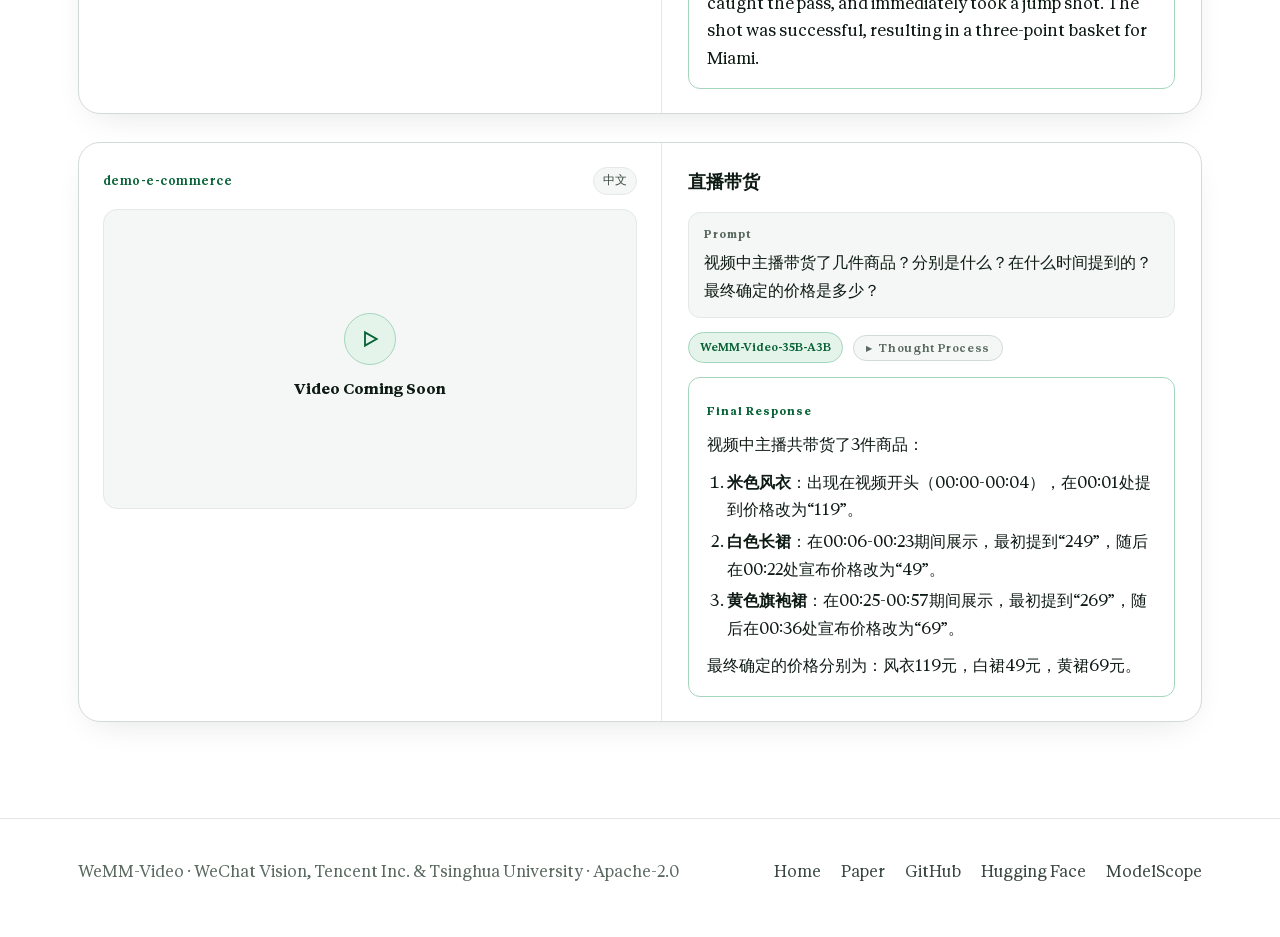
==== commit fdde226f: "Update project page layout, typography, and evaluation charts" ====
--- a/demos.html
+++ b/demos.html
@@ -5,10 +5,7 @@
   <meta name="viewport" content="width=device-width, initial-scale=1.0" />
   <title>WeMM-Video — Video Demonstrations</title>
   <meta name="description" content="Interactive audio-visual video demonstrations of WeMM-Video." />
-  <link rel="preconnect" href="https://fonts.googleapis.com" />
-  <link rel="preconnect" href="https://fonts.gstatic.com" crossorigin />
-  <link href="https://fonts.googleapis.com/css2?family=Inter:wght@400;500;600;700&family=JetBrains+Mono:wght@400;500;600;700&family=Plus+Jakarta+Sans:wght@600;700;800&display=swap" rel="stylesheet" />
-  <link rel="icon" type="image/svg+xml" href="data:image/svg+xml,%3Csvg xmlns='http://www.w3.org/2000/svg' viewBox='0 0 32 32'%3E%3Crect width='32' height='32' rx='8' fill='%230b7d45'/%3E%3Cpath d='M10 11v10M16 8v16M22 12v8' stroke='%23ffffff' stroke-width='3' stroke-linecap='round'/%3E%3C/svg%3E" />
+  <link rel="icon" type="image/png" href="assets/wechat.png" />
   <link rel="stylesheet" href="css/style.css" />
 </head>
 <body>
@@ -34,7 +31,7 @@
           <a href="index.html#capabilities" data-i18n="nav_cap">Capabilities</a>
           <a href="index.html#architecture" data-i18n="nav_arch">Architecture</a>
           <a href="index.html#data" data-i18n="nav_data">Data</a>
-          <a href="index.html#benchmarks" data-i18n="nav_bench">Benchmarks</a>
+          <a href="index.html#benchmarks" data-i18n="nav_bench">Evaluation</a>
           <a href="index.html#models" data-i18n="nav_models">Models</a>
           <a href="demos.html" class="active" data-i18n="nav_demos">Demos</a>
         </nav>
@@ -42,6 +39,7 @@
         <div class="nav-actions">
           <div class="lang-switch" role="group" aria-label="Language">
             <button type="button" class="lang-btn active" data-lang="en">EN</button>
+            <span class="lang-divider" aria-hidden="true">/</span>
             <button type="button" class="lang-btn" data-lang="zh">中文</button>
           </div>
           <button type="button" class="mobile-menu-btn" id="mobile-menu-btn" aria-label="Toggle Menu">
@@ -66,8 +64,8 @@
         <div class="demo-track-bar">
           <div class="demo-track-switch" id="demo-track-switch" role="tablist">
             <button type="button" class="demo-track-btn active" data-demo-track="all" data-i18n="demo_track_all">All</button>
-            <button type="button" class="demo-track-btn" data-demo-track="en" data-i18n="demo_track_en">EN</button>
-            <button type="button" class="demo-track-btn" data-demo-track="zh" data-i18n="demo_track_zh">ZH</button>
+            <button type="button" class="demo-track-btn" data-demo-track="en" data-i18n="demo_track_en">English</button>
+            <button type="button" class="demo-track-btn" data-demo-track="zh" data-i18n="demo_track_zh">中文</button>
           </div>
         </div>
       </div>
@@ -87,6 +85,7 @@
           <a href="https://arxiv.org/abs/2611.26409" target="_blank" rel="noopener" data-i18n="cta_paper">Paper</a>
           <a href="https://github.com/Tencent/WeMM-Video" target="_blank" rel="noopener">GitHub</a>
           <a href="https://huggingface.co/collections/tencent/wemm-video" target="_blank" rel="noopener">Hugging Face</a>
+          <a href="https://www.modelscope.ai/collections/WeChat-Vision/WeMM-Video" target="_blank" rel="noopener">ModelScope</a>
         </div>
       </div>
     </footer>
--- a/css/style.css
+++ b/css/style.css
@@ -1,3 +1,19 @@
+@font-face {
+  font-family: "Anthropic Serif";
+  src: url("../assets/fonts/anthropic-serif-roman.woff2") format("woff2");
+  font-style: normal;
+  font-weight: 300 800;
+  font-display: swap;
+}
+
+@font-face {
+  font-family: "Anthropic Serif";
+  src: url("../assets/fonts/anthropic-serif-italic.woff2") format("woff2");
+  font-style: italic;
+  font-weight: 300 800;
+  font-display: swap;
+}
+
 /* WeMM-Video light theme with a mint wave background. */
 :root {
   color-scheme: light;
@@ -19,9 +35,9 @@
   --hero-title: #059a4b;
   --shadow: 0 12px 36px -18px rgba(14, 26, 20, 0.18);
 
-  --font-display: "Plus Jakarta Sans", -apple-system, BlinkMacSystemFont, "PingFang SC", "Hiragino Sans GB", "Microsoft YaHei", sans-serif;
-  --font-sans: "Inter", -apple-system, BlinkMacSystemFont, "PingFang SC", "Hiragino Sans GB", "Microsoft YaHei", sans-serif;
-  --font-mono: "JetBrains Mono", ui-monospace, SFMono-Regular, Menlo, monospace;
+  --font-display: "Anthropic Serif", "Songti SC", "SimSun", serif;
+  --font-sans: "Anthropic Serif", "Songti SC", "SimSun", serif;
+  --font-mono: "Anthropic Serif", "Songti SC", "SimSun", serif;
 
   --max-w: 1180px;
   --radius-sm: 10px;
@@ -41,10 +57,14 @@
   background: var(--bg-base);
 }
 
+button, input, select, textarea {
+  font-family: inherit;
+}
+
 body {
   margin: 0;
   font-family: var(--font-sans);
-  font-size: 15.5px;
+  font-size: 17.5px;
   line-height: 1.72;
   color: var(--ink);
   background: var(--bg-base);
@@ -102,7 +122,7 @@
   left: 0;
   right: 0;
   z-index: 100;
-  height: 64px;
+  height: 50px;
   display: flex;
   align-items: center;
   background: rgba(255, 255, 255, 0.90);
@@ -131,8 +151,8 @@
   align-items: center;
   gap: 10px;
   font-family: var(--font-display);
-  font-weight: 800;
-  font-size: 16.5px;
+  font-weight: 400;
+  font-size: 17.5px;
   letter-spacing: -0.02em;
   color: var(--ink);
 }
@@ -160,7 +180,7 @@
 
 .nav-links a {
   position: relative;
-  font-size: 13.5px;
+  font-size: 14.5px;
   font-weight: 500;
   color: var(--ink-secondary);
   padding: 4px 0;
@@ -195,27 +215,28 @@
 .lang-switch {
   display: inline-flex;
   align-items: center;
-  background: var(--surface-soft);
-  border: 1px solid var(--border-strong);
-  border-radius: var(--radius-pill);
-  padding: 2px;
+  gap: 10px;
+}
+
+.lang-divider {
+  color: #aaaaaa;
+  font-size: 17px;
+  font-weight: 400;
 }
 
 .lang-btn {
   border: 0;
   background: transparent;
-  padding: 4px 11px;
-  font-size: 12px;
+  padding: 4px 0;
+  font-size: 15px;
   font-weight: 600;
-  color: var(--ink-muted);
-  border-radius: var(--radius-pill);
+  color: #666666;
   cursor: pointer;
-  transition: background 0.15s ease, color 0.15s ease;
+  transition: color 0.15s ease;
 }
 
 .lang-btn.active {
-  background: var(--emerald);
-  color: var(--bg-base);
+  color: var(--emerald);
 }
 
 .mobile-menu-btn {
@@ -248,47 +269,74 @@
 }
 
 .hero-org {
-  display: inline-flex;
-  align-items: center;
-  gap: 8px;
-  font-family: var(--font-mono);
-  font-size: 12px;
+  display: flex;
+  flex-wrap: wrap;
+  justify-content: center;
+  gap: 6px 24px;
+  margin: 0 auto 24px;
+  font-size: 17px;
   font-weight: 500;
-  letter-spacing: 0.14em;
-  text-transform: uppercase;
-  color: var(--emerald);
-  margin-bottom: 18px;
+  line-height: 1.35;
+  color: #444444;
 }
 
 .hero-title {
   margin: 0 0 18px;
   font-family: var(--font-display);
-  font-size: clamp(50px, 7.6vw, 88px);
-  font-weight: 800;
+  font-size: clamp(38px, calc(7.6vw - 12px), 76px);
+  font-weight: 400;
   line-height: 1.02;
   letter-spacing: -0.04em;
   color: var(--hero-title);
 }
 
-.hero-tagline {
-  margin: 0 auto 20px;
+.hero-paper-title {
+  margin: 0 auto 26px;
   max-width: 920px;
   font-family: var(--font-display);
-  font-size: clamp(19px, 2.25vw, 26px);
+  font-size: clamp(16px, calc(3.2vw - 8px), 30px);
   font-weight: 600;
-  line-height: 1.38;
-  letter-spacing: -0.015em;
+  line-height: 1.25;
+  letter-spacing: -0.025em;
   color: var(--ink);
   text-wrap: balance;
 }
 
+.hero-authors {
+  display: flex;
+  flex-wrap: wrap;
+  justify-content: center;
+  gap: 4px 20px;
+  max-width: 880px;
+  margin: 0 auto 8px;
+  font-size: 17px;
+  font-weight: 500;
+  line-height: 1.35;
+}
+
+.hero-authors span {
+  white-space: nowrap;
+}
+
+.hero-author-break {
+  flex-basis: 100%;
+  height: 0;
+}
+
+.hero-authors sup,
+.hero-org sup {
+  color: var(--emerald);
+  font-size: 0.7em;
+}
+
 .hero-sub {
-  margin: 0 auto 36px;
-  max-width: 740px;
-  font-size: 16px;
-  line-height: 1.72;
-  color: var(--ink-secondary);
-  text-wrap: pretty;
+  margin: 0 auto 32px;
+  max-width: 880px;
+  font-size: 21px;
+  font-weight: 700;
+  line-height: 1.6;
+  color: var(--emerald-deep);
+  text-wrap: balance;
 }
 
 .hero-cta-row {
@@ -348,6 +396,16 @@
   color: var(--bg-base);
 }
 
+.hero-cta-row .btn {
+  font-size: 16px;
+}
+
+.hero-cta-row .btn:hover {
+  background: var(--line-accent);
+  border-color: var(--line-accent);
+  color: var(--emerald-deep);
+}
+
 .scroll-cue {
   position: absolute;
   bottom: 24px;
@@ -360,7 +418,7 @@
   font-family: var(--font-mono);
   font-size: 10.5px;
   letter-spacing: 0.18em;
-  text-transform: uppercase;
+  text-transform: none;
   color: var(--ink-muted);
 }
 
@@ -399,7 +457,7 @@
   font-size: 12px;
   font-weight: 600;
   letter-spacing: 0.14em;
-  text-transform: uppercase;
+  text-transform: none;
   color: var(--emerald);
   margin-bottom: 12px;
 }
@@ -417,7 +475,7 @@
 
 .section-desc {
   margin: 0;
-  font-size: 16px;
+  font-size: 18px;
   line-height: 1.75;
   color: var(--ink-secondary);
   text-wrap: pretty;
@@ -450,7 +508,7 @@
 
 .story-block p {
   margin: 0;
-  font-size: 14.5px;
+  font-size: 16.5px;
   line-height: 1.74;
   color: var(--ink-secondary);
 }
@@ -499,7 +557,7 @@
 
 .cap-item p {
   margin: 0;
-  font-size: 13.5px;
+  font-size: 15.5px;
   line-height: 1.66;
   color: var(--ink-muted);
 }
@@ -507,18 +565,10 @@
 /* ---------- Studio Exhibition Frames (Paper Figures) ---------- */
 .figure-frame {
   position: relative;
-  border-radius: var(--radius-lg);
-  background: var(--surface-strong);
-  border: 1px solid var(--border-strong);
-  padding: 18px;
-  box-shadow: var(--shadow);
 }
 
 .figure-sheet {
   position: relative;
-  background: var(--surface);
-  border-radius: 14px;
-  padding: 18px;
   overflow: hidden;
   cursor: zoom-in;
 }
@@ -554,7 +604,7 @@
   justify-content: space-between;
   flex-wrap: wrap;
   gap: 10px;
-  font-size: 13.5px;
+  font-size: 15.5px;
   color: var(--ink-muted);
 }
 
@@ -584,7 +634,7 @@
 
 .arch-point p {
   margin: 0;
-  font-size: 14px;
+  font-size: 16px;
   line-height: 1.68;
   color: var(--ink-secondary);
 }
@@ -599,14 +649,14 @@
 }
 
 .data-fig-card {
-  background: var(--surface-strong);
-  border: 1px solid var(--border-strong);
-  border-radius: var(--radius-lg);
-  padding: 18px;
   display: flex;
   flex-direction: column;
   justify-content: space-between;
-  box-shadow: var(--shadow);
+}
+
+.data-fig-card .figure-meta {
+  justify-content: center;
+  text-align: center;
 }
 
 .data-fig-card .figure-sheet {
@@ -614,7 +664,7 @@
   display: flex;
   align-items: center;
   justify-content: center;
-  padding: 22px;
+  padding: 0;
 }
 
 .data-fig-card .figure-sheet img {
@@ -648,7 +698,7 @@
 
 .data-note-item p {
   margin: 0;
-  font-size: 13.5px;
+  font-size: 15.5px;
   line-height: 1.68;
   color: var(--ink-muted);
 }
@@ -757,7 +807,7 @@
 
 .arena-section-desc {
   margin: 0;
-  font-size: 14px;
+  font-size: 16px;
   line-height: 1.68;
   color: var(--ink-secondary);
   max-width: 740px;
@@ -898,9 +948,9 @@
   border-radius: 50%;
 }
 
-.legend-dot.ours { background: var(--emerald); }
-.legend-dot.closed { background: #596860; }
-.legend-dot.open { background: #567790; }
+.legend-dot.ours { background: #08b85a; }
+.legend-dot.closed { background: #888888; }
+.legend-dot.open { background: #368fe0; }
 
 .metric-badge {
   display: inline-flex;
@@ -969,7 +1019,7 @@
   font-size: 9.5px;
   font-weight: 700;
   letter-spacing: 0.04em;
-  text-transform: uppercase;
+  text-transform: none;
   padding: 2px 6px;
   border-radius: 5px;
 }
@@ -1000,7 +1050,8 @@
 .bar-fill {
   height: 100%;
   border-radius: 7px;
-  transition: width 0.42s cubic-bezier(0.22, 1, 0.36, 1);
+  transform-origin: left center;
+  animation: benchmark-bar-grow 0.5s ease-out;
   display: flex;
   align-items: center;
   justify-content: flex-end;
@@ -1011,22 +1062,71 @@
   font-weight: 700;
 }
 
+@keyframes benchmark-bar-grow {
+  from { transform: scaleX(0); }
+  to { transform: scaleX(1); }
+}
+
 .bar-fill.ours {
-  background: linear-gradient(90deg, #096437, #0b7d45);
+  background: linear-gradient(90deg, #08b85a, #16ce6b);
 }
 
 .bar-fill.ours-sub {
-  background: linear-gradient(90deg, #35674c, #457553);
+  background: linear-gradient(90deg, #29c66b, #51dc82);
 }
 
 .bar-fill.closed {
-  background: #596860;
+  background: #888888;
   color: var(--bg-base);
 }
 
 .bar-fill.open {
-  background: #567790;
+  background: #368fe0;
   color: var(--bg-base);
+}
+
+.bar-fill[data-model^="Seed" i] {
+  background: #368fe0;
+}
+
+.bar-fill[data-model^="MiniCPM" i] {
+  background: #83c7f5;
+}
+
+.bar-fill[data-model^="WeMM-Video-35B"] {
+  background: #009c49;
+}
+
+.bar-fill[data-model^="WeMM-Video-35B"][data-model*="Instruct"] {
+  background: #00856a;
+}
+
+.bar-fill[data-model^="WeMM-Video-9B"] {
+  background: #30c94b;
+}
+
+.bar-fill[data-model^="WeMM-Video-4B"] {
+  background: #85d637;
+}
+
+.bar-fill[data-model^="WeMM-Video-2B"] {
+  background: #82e5ad;
+}
+
+.bar-fill[data-model^="Qwen3.5-Omni" i] {
+  background: #7340bb;
+}
+
+.bar-fill[data-model^="Qwen3-Omni" i] {
+  background: #b59aeb;
+}
+
+.bar-fill[data-model^="Qwen3.6" i] {
+  background: #915bd3;
+}
+
+.bar-fill[data-model^="Qwen3.5-9B" i] {
+  background: #cdb8f4;
 }
 
 .bar-score {
@@ -1108,7 +1208,7 @@
 .paper-table {
   width: 100%;
   border-collapse: collapse;
-  font-size: 13px;
+  font-size: 15px;
   min-width: 760px;
 }
 
@@ -1167,7 +1267,7 @@
   font-size: 11.5px;
   font-weight: 700;
   letter-spacing: 0.06em;
-  text-transform: uppercase;
+  text-transform: none;
   color: var(--emerald-deep);
   background: var(--emerald-soft);
   padding: 8px 14px;
@@ -1195,8 +1295,9 @@
 }
 
 .paper-table-footnotes {
+  white-space: pre-line;
   margin-top: 14px;
-  font-size: 12.5px;
+  font-size: 14.5px;
   line-height: 1.65;
   color: var(--ink-muted);
 }
@@ -1226,7 +1327,7 @@
 
 .subblock-header p {
   margin: 0;
-  font-size: 14px;
+  font-size: 16px;
   color: var(--ink-muted);
 }
 
@@ -1245,7 +1346,7 @@
   font-size: 11.5px;
   font-weight: 600;
   letter-spacing: 0.08em;
-  text-transform: uppercase;
+  text-transform: none;
   color: var(--emerald);
 }
 
@@ -1261,7 +1362,7 @@
 .models-table {
   width: 100%;
   border-collapse: collapse;
-  font-size: 14px;
+  font-size: 16px;
   min-width: 860px;
 }
 
@@ -1278,7 +1379,7 @@
   font-size: 11.5px;
   font-weight: 600;
   letter-spacing: 0.08em;
-  text-transform: uppercase;
+  text-transform: none;
   color: var(--ink-muted);
   background: var(--surface-soft);
   white-space: nowrap;
@@ -1363,7 +1464,7 @@
 .demo-portal p {
   margin: 0 auto 28px;
   max-width: 580px;
-  font-size: 15.5px;
+  font-size: 17.5px;
   color: var(--ink-secondary);
 }
 
@@ -1381,7 +1482,7 @@
   margin: 0;
   padding-right: 112px;
   font-family: var(--font-mono);
-  font-size: 13px;
+  font-size: 15px;
   line-height: 1.72;
   color: var(--ink-secondary);
   white-space: pre-wrap;
@@ -1410,7 +1511,7 @@
   padding: 40px 0 52px;
   background: var(--surface);
   border-top: 1px solid var(--border);
-  font-size: 13.5px;
+  font-size: 15.5px;
   color: var(--ink-muted);
 }
 
@@ -1448,15 +1549,13 @@
 }
 
 .lightbox.open {
+  cursor: zoom-out;
   display: flex;
 }
 
 .lightbox img {
   max-width: 94vw;
   max-height: 88vh;
-  border-radius: 14px;
-  background: var(--surface);
-  padding: 12px;
 }
 
 .lightbox-close {
@@ -1551,7 +1650,7 @@
 }
 
 .demo-track-hint {
-  font-size: 13px;
+  font-size: 15px;
   color: var(--ink-muted);
 }
 
@@ -1663,7 +1762,7 @@
 }
 
 .demo-placeholder-sub {
-  font-size: 12px;
+  font-size: 14px;
   color: var(--ink-muted);
 }
 
@@ -1702,13 +1801,13 @@
   font-size: 10.5px;
   font-weight: 700;
   letter-spacing: 0.1em;
-  text-transform: uppercase;
+  text-transform: none;
   color: var(--ink-muted);
   margin-bottom: 5px;
 }
 
 .demo-prompt-text {
-  font-size: 13.5px;
+  font-size: 15.5px;
   color: var(--ink);
 }
 
@@ -1741,7 +1840,7 @@
   font-size: 11px;
   font-weight: 600;
   letter-spacing: 0.06em;
-  text-transform: uppercase;
+  text-transform: none;
   color: var(--ink-muted);
   background: var(--surface-soft);
   border: 1px solid var(--border-strong);
@@ -1777,7 +1876,7 @@
 }
 
 .demo-thinking-content {
-  font-size: 13px;
+  font-size: 15px;
   line-height: 1.68;
   color: var(--ink-muted);
 }
@@ -1798,7 +1897,7 @@
   font-size: 10.5px;
   font-weight: 700;
   letter-spacing: 0.1em;
-  text-transform: uppercase;
+  text-transform: none;
   color: var(--emerald-deep);
   margin-bottom: 10px;
 }
@@ -1832,12 +1931,12 @@
 
 /* Rich Markdown Typography inside Prompt, Thinking, and Answer */
 .md-body {
-  font-size: 14px;
+  font-size: 16px;
   line-height: 1.72;
 }
 
 .demo-thinking-content.md-body {
-  font-size: 13px;
+  font-size: 15px;
   color: var(--ink-muted);
 }
 
@@ -1886,7 +1985,7 @@
 
 .md-body code {
   font-family: var(--font-mono);
-  font-size: 12.5px;
+  font-size: 14.5px;
   padding: 1px 6px;
   border-radius: 5px;
   background: var(--surface-soft);
@@ -1910,7 +2009,7 @@
   padding: 0;
   background: transparent;
   color: var(--ink-secondary);
-  font-size: 12.5px;
+  font-size: 14.5px;
 }
 
 .md-heading {
@@ -1929,7 +2028,7 @@
 .md-table {
   width: 100%;
   border-collapse: collapse;
-  font-size: 12.5px;
+  font-size: 14.5px;
 }
 
 .md-table th,
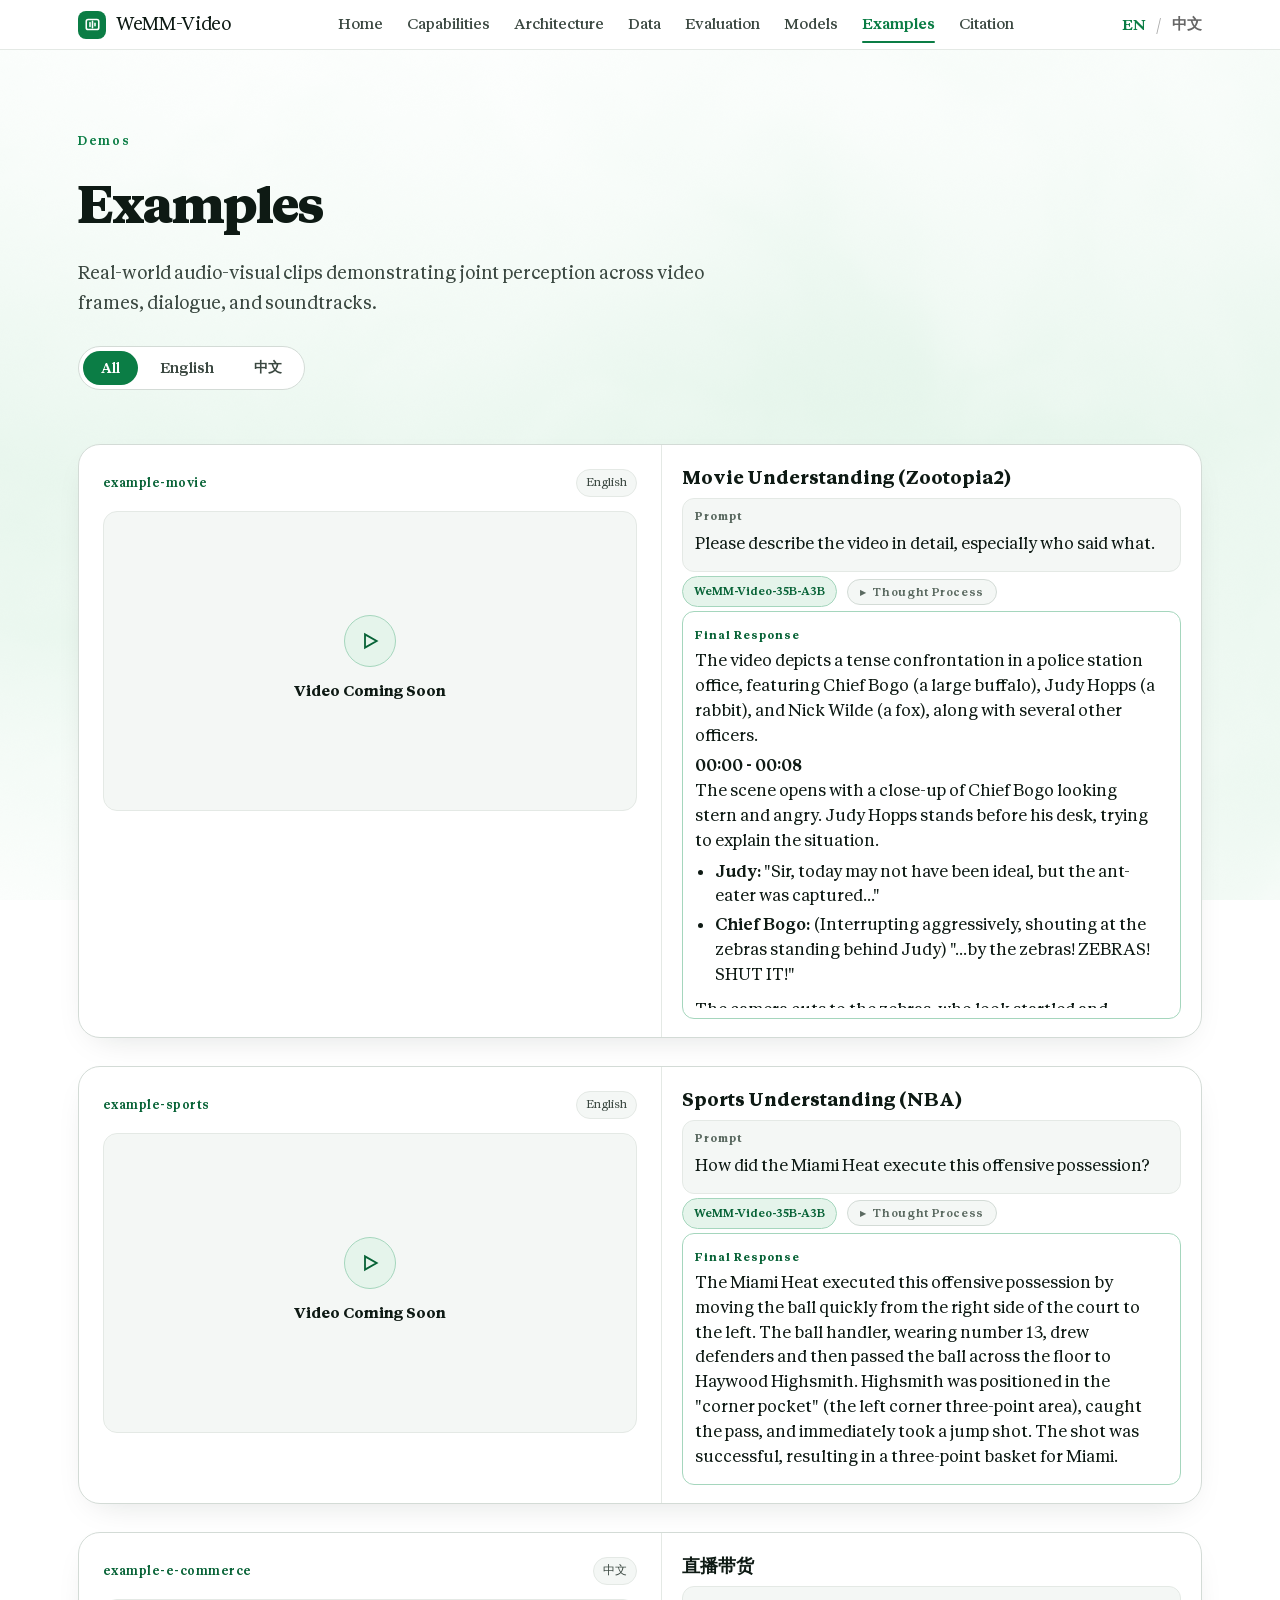
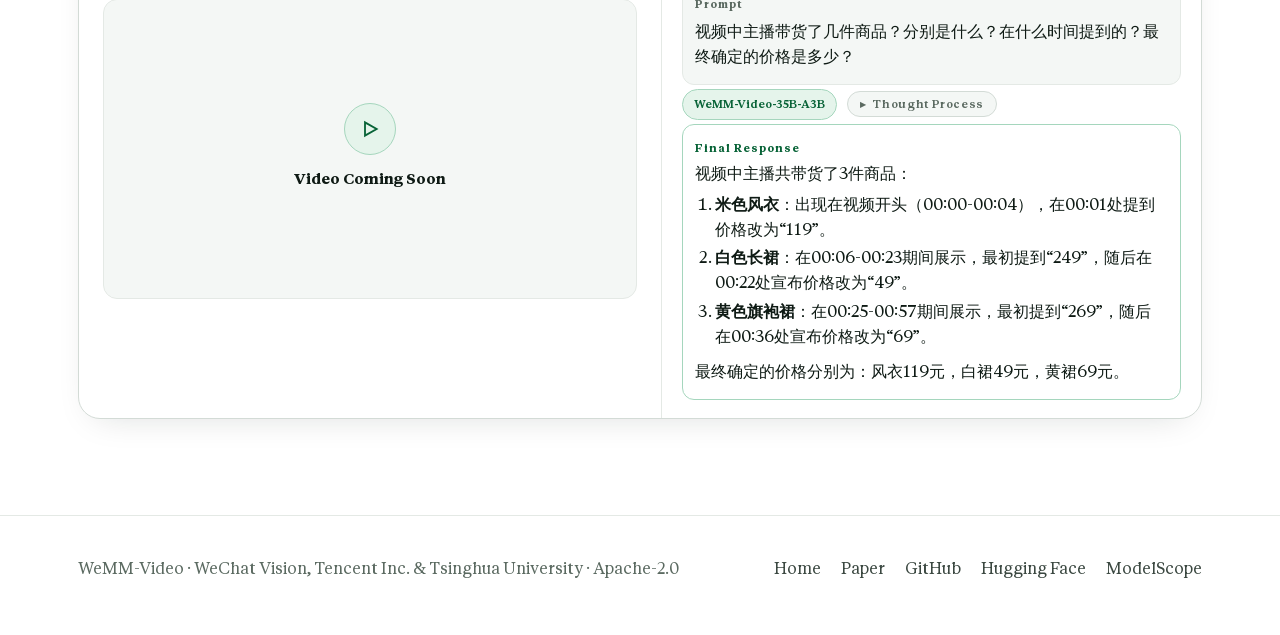
==== commit e9c7c02a: "Embed examples on homepage and fix navigation highlighting" ====
--- a/demos.html
+++ b/demos.html
@@ -33,7 +33,8 @@
           <a href="index.html#data" data-i18n="nav_data">Data</a>
           <a href="index.html#benchmarks" data-i18n="nav_bench">Evaluation</a>
           <a href="index.html#models" data-i18n="nav_models">Models</a>
-          <a href="demos.html" class="active" data-i18n="nav_demos">Demos</a>
+          <a href="demos.html" class="active" data-i18n="nav_demos">Examples</a>
+          <a href="index.html#citation" data-i18n="cite_title">Citation</a>
         </nav>
 
         <div class="nav-actions">
@@ -92,7 +93,7 @@
   </div>
 
   <script src="js/hero-canvas.js"></script>
-  <script src="js/markdown.js"></script>
+  <script src="js/markdown.js?v=2"></script>
   <script src="js/demos-data.js"></script>
   <script src="js/i18n.js"></script>
   <script src="js/main.js"></script>
--- a/css/style.css
+++ b/css/style.css
@@ -333,7 +333,7 @@
   margin: 0 auto 32px;
   max-width: 880px;
   font-size: 21px;
-  font-weight: 700;
+  font-weight: 600;
   line-height: 1.6;
   color: var(--emerald-deep);
   text-wrap: balance;
@@ -441,7 +441,6 @@
 }
 
 .editorial-header {
-  max-width: 860px;
   margin-bottom: 44px;
 }
 
@@ -469,7 +468,7 @@
   font-weight: 800;
   line-height: 1.18;
   letter-spacing: -0.03em;
-  color: var(--ink);
+  color: var(--emerald);
   text-wrap: balance;
 }
 
@@ -1654,6 +1653,19 @@
   color: var(--ink-muted);
 }
 
+.demo-case-tabs {
+  display: flex;
+  gap: 10px;
+  overflow-x: auto;
+  margin-top: 20px;
+  padding-bottom: 8px;
+}
+
+.demo-case-tabs .demo-track-btn {
+  flex-shrink: 0;
+  border: 1px solid var(--border-strong);
+}
+
 .demo-list {
   display: flex;
   flex-direction: column;
@@ -1775,10 +1787,10 @@
 }
 
 .demo-io-col {
-  padding: 24px 26px;
+  padding: 18px 20px;
   display: flex;
   flex-direction: column;
-  gap: 14px;
+  gap: 4px;
 }
 
 .demo-title {
@@ -1790,7 +1802,7 @@
 }
 
 .demo-prompt-box {
-  padding: 13px 15px;
+  padding: 9px 12px;
   border-radius: 12px;
   background: var(--surface-soft);
   border: 1px solid var(--border);
@@ -1867,7 +1879,7 @@
 }
 
 .demo-thinking-box {
-  padding: 14px 14px 14px 16px;
+  padding: 10px 12px;
   border-radius: 12px;
   background: var(--surface-soft);
   border: 1px solid var(--border);
@@ -1882,7 +1894,7 @@
 }
 
 .demo-answer-box {
-  padding: 16px 14px 16px 18px;
+  padding: 6px 12px 10px;
   border-radius: 12px;
   background: var(--surface);
   border: 1px solid var(--line-accent);
@@ -1899,7 +1911,7 @@
   letter-spacing: 0.1em;
   text-transform: none;
   color: var(--emerald-deep);
-  margin-bottom: 10px;
+  margin-bottom: 2px;
 }
 
 /* Compact Scrollable Panes for Both Thinking & Final Response */
@@ -1933,6 +1945,14 @@
 .md-body {
   font-size: 16px;
   line-height: 1.72;
+}
+
+.demo-io-col .md-body {
+  line-height: 1.55;
+}
+
+.demo-io-col .md-body p {
+  margin-bottom: 6px;
 }
 
 .demo-thinking-content.md-body {
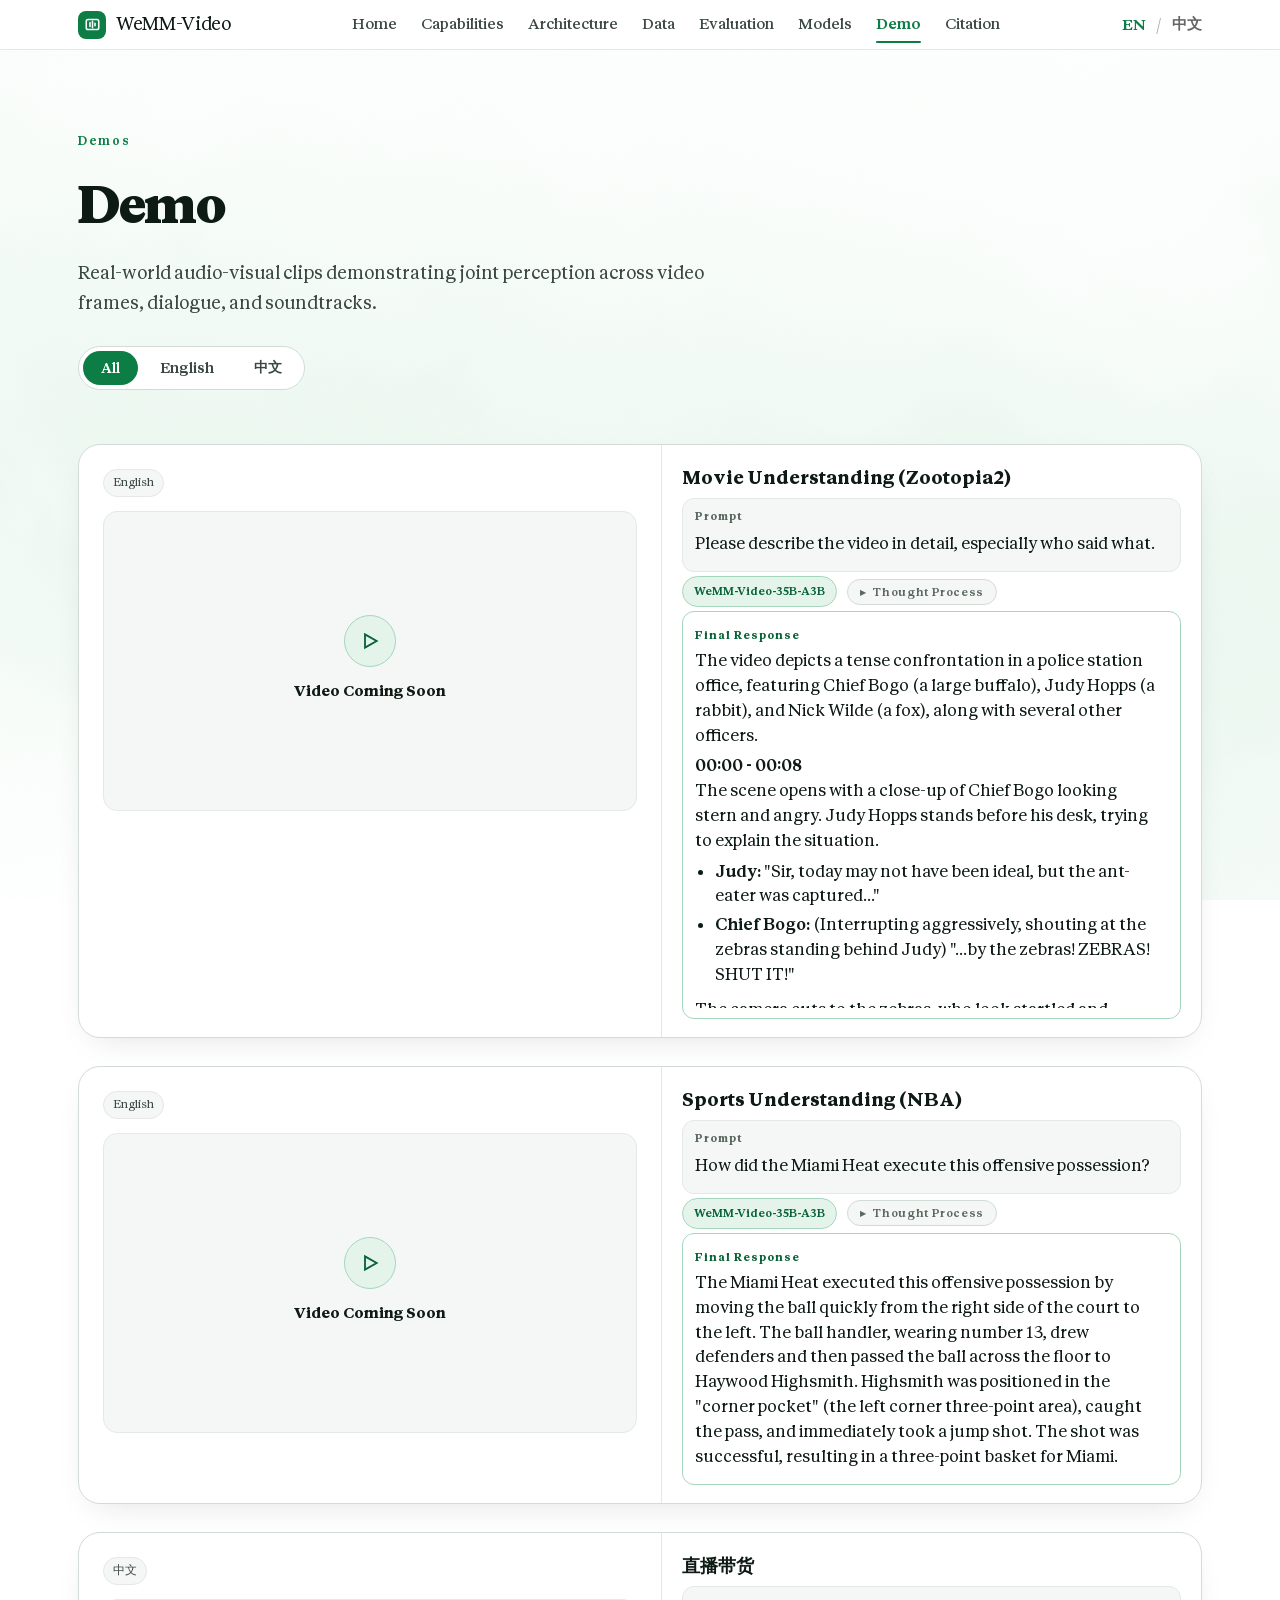
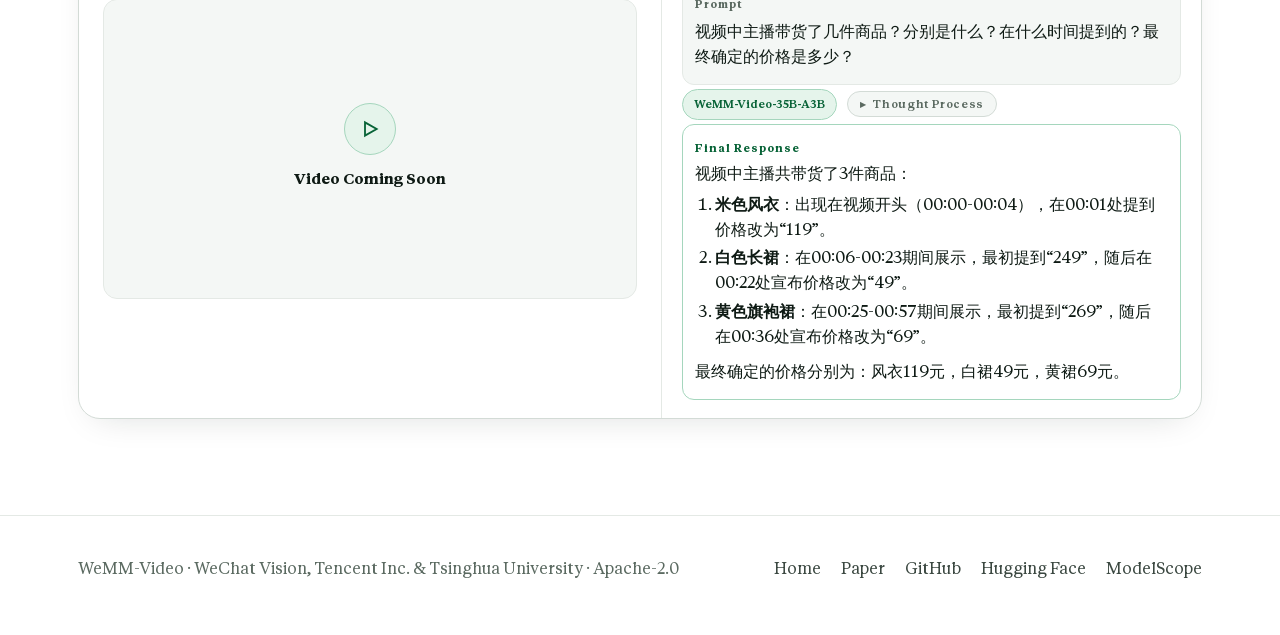
==== commit 8c83003b: "Update report button and demo labels" ====
--- a/demos.html
+++ b/demos.html
@@ -33,7 +33,7 @@
           <a href="index.html#data" data-i18n="nav_data">Data</a>
           <a href="index.html#benchmarks" data-i18n="nav_bench">Evaluation</a>
           <a href="index.html#models" data-i18n="nav_models">Models</a>
-          <a href="demos.html" class="active" data-i18n="nav_demos">Examples</a>
+          <a href="demos.html" class="active" data-i18n="nav_demos">Demo</a>
           <a href="index.html#citation" data-i18n="cite_title">Citation</a>
         </nav>
 
@@ -96,6 +96,6 @@
   <script src="js/markdown.js?v=2"></script>
   <script src="js/demos-data.js"></script>
   <script src="js/i18n.js"></script>
-  <script src="js/main.js"></script>
+  <script src="js/main.js?v=2"></script>
 </body>
 </html>
